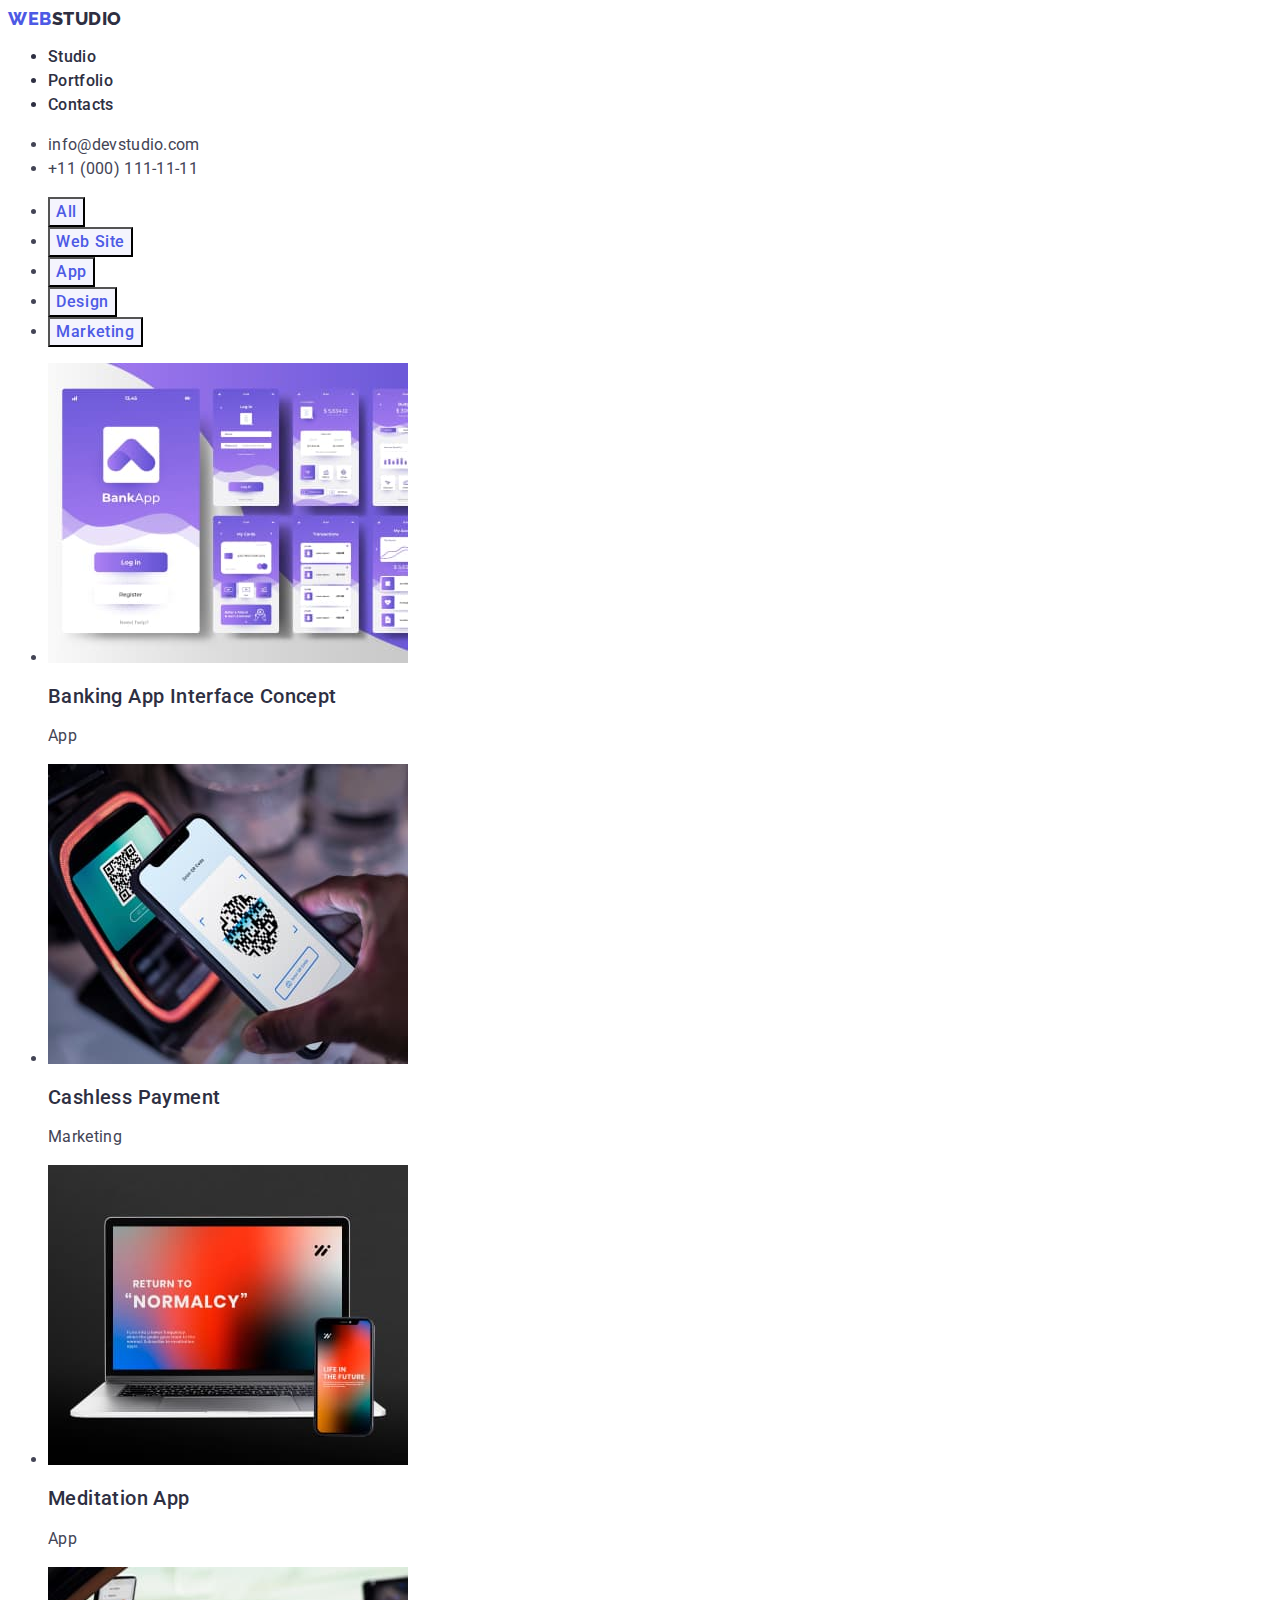
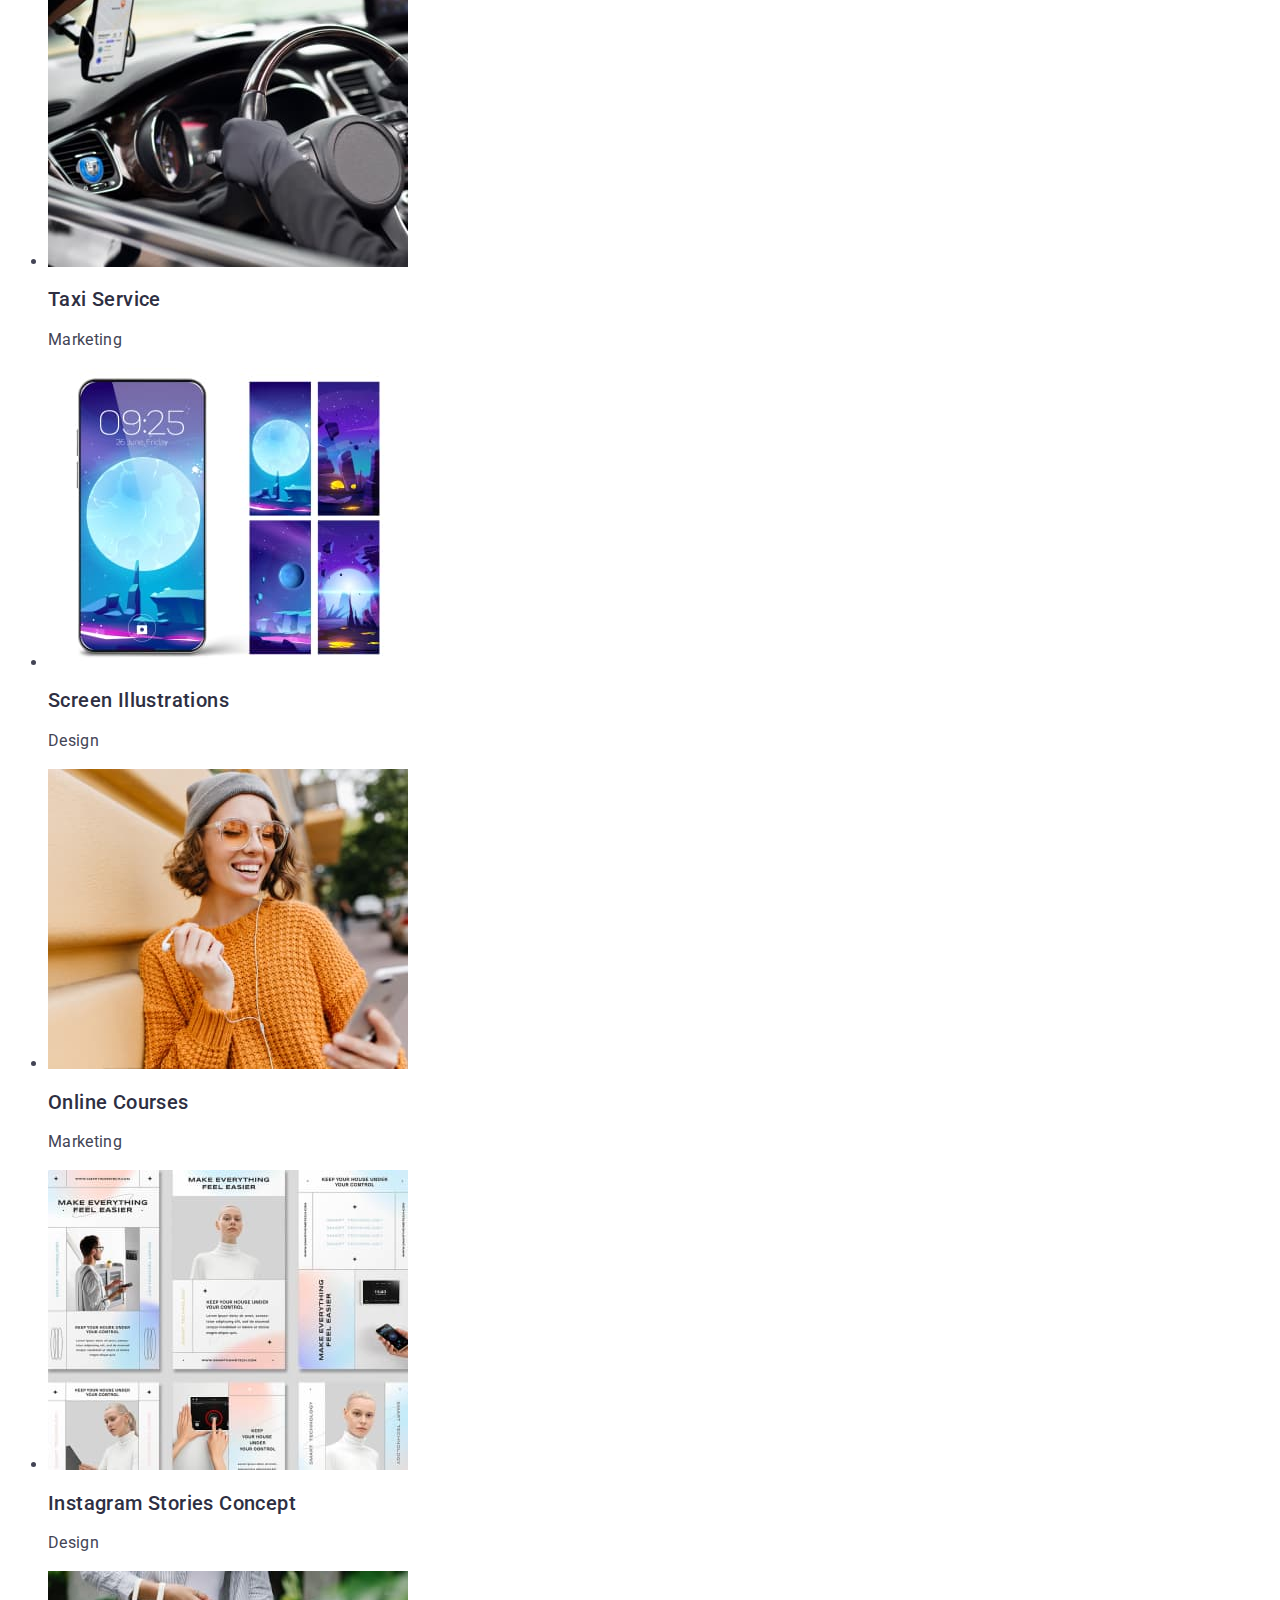
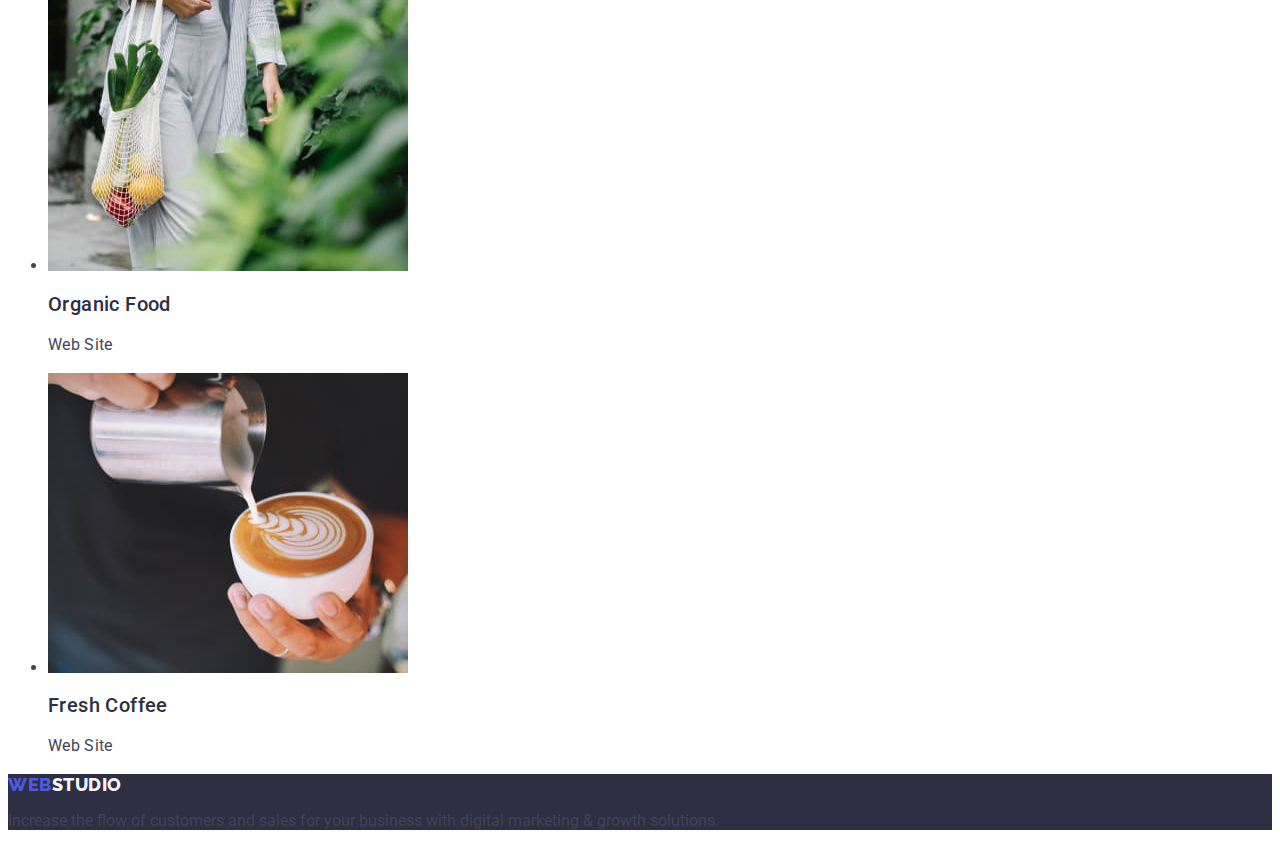
==== portfolio.html @ 27b71f25 "Initial commit" ====
<!DOCTYPE html>
<html lang="en">
  <head>
    <meta charset="UTF-8" />
    <meta http-equiv="X-UA-Compatible" content="IE=edge" />
    <meta name="viewport" content="width=device-width, initial-scale=1.0" />
    <title>WebStudio</title>

    <!--Fav icons-->

    <link
      rel="icon"
      type="image/png"
      sizes="32x32"
      href="./images/favicon/favicon.png"
    />
    <meta name="msapplication-TileColor" content="#da532c" />
    <meta name="theme-color" content="#ffffff" />

    <!-- Fonts -->

    <link rel="preconnect" href="https://fonts.googleapis.com" />
    <link rel="preconnect" href="https://fonts.gstatic.com" crossorigin />
    <link
      href="https://fonts.googleapis.com/css2?family=Montserrat:wght@400;700&family=Raleway:wght@800&family=Roboto:wght@400;500;700&display=swap"
      rel="stylesheet"
    />

    <!-- Customs styles -->

    <link rel="stylesheet" href="./css/style.css" />
  </head>
  <body>
    <!--Top line-->

    <header>
      <nav>
        <a class="header-logo link" href="./index.html">
          Web<span class="header-studio">Studio</span></a
        >
        <ul class="menu-list list">
          <li class="menu-item">
            <a class="menu-link link" href="./index.html">Studio</a>
          </li>
          <li class="menu-item">
            <a class="menu-link link" href="./portfolio.html">Portfolio</a>
          </li>
          <li class="menu-item">
            <a class="menu-link link" href="">Contacts</a>
          </li>
        </ul>
      </nav>

      <!--Contacts-->

      <address class="address" id="Contacts">
        <ul class="list">
          <li>
            <a class="address-link link" href="mailto:info@devstudio.com">
              info@devstudio.com</a
            >
          </li>
          <li>
            <a class="address-link link" href="tel:+110001111111">
              +11 (000) 111-11-11</a
            >
          </li>
        </ul>
      </address>
    </header>
    <main>
      <!-- Filters -->

      <section>
        <h1 hidden>Portfolio</h1>
        <ul class="list">
          <li>
            <button class="btm" type="button">All</button>
          </li>
          <li>
            <button class="btm" type="button">Web Site</button>
          </li>
          <li>
            <button class="btm" type="button">App</button>
          </li>
          <li>
            <button class="btm" type="button">Design</button>
          </li>
          <li>
            <button class="btm" type="button">Marketing</button>
          </li>
        </ul>

        <!-- Finger -->

        <!-- Finger2 -->

        <!-- Row 1 -->

        <ul class="list">
          <li>
            <a class="link" href="">
              <img
                src="./images/portfolio/row1/img-1.jpg"
                alt="photo Banking App Interface Concept"
                width="360"
                height="300"
              />
              <h2 class="portfolio-title">Banking App Interface Concept</h2>
              <p class="portfolio-uperrtitle">App</p></a
            >
          </li>
          <li>
            <a class="link" href="">
              <img
                src="./images/portfolio/row1/img-2.jpg"
                alt="photo Cashless Payment"
                width="360"
                height="300"
              />
              <h2 class="portfolio-title">Cashless Payment</h2>
              <p class="portfolio-uperrtitle">Marketing</p></a
            >
          </li>
          <li>
            <a class="link" href="">
              <img
                src="./images/portfolio/row1/img-3.jpg"
                alt="photo Meditation App"
                width="360"
                height="300"
              />
              <h2 class="portfolio-title">Meditation App</h2>
              <p class="portfolio-uperrtitle">App</p></a
            >
          </li>

          <!-- Row 2 -->

          <li>
            <a class="link" href="">
              <img
                src="./images/portfolio/row2/img-4.jpg"
                alt="photo Taxi Service"
                width="360"
                height="300"
              />
              <h2 class="portfolio-title">Taxi Service</h2>
              <p class="portfolio-uperrtitle">Marketing</p></a
            >
          </li>
          <li>
            <a class="link" href="">
              <img
                src="./images/portfolio/row2/img-5.jpg"
                alt="photo Screen Illustrations"
                width="360"
                height="300"
              />
              <h2 class="portfolio-title">Screen Illustrations</h2>
              <p class="portfolio-uperrtitle">Design</p></a
            >
          </li>
          <li>
            <a class="link" href="">
              <img
                src="./images/portfolio/row2/img-6.jpg"
                alt="photo Online Courses"
                width="360"
                height="300"
              />
              <h2 class="portfolio-title">Online Courses</h2>
              <p class="portfolio-uperrtitle">Marketing</p></a
            >
          </li>

          <!-- Row 3 -->

          <li>
            <a class="link" href="">
              <img
                src="./images/portfolio/row3/img-7.jpg"
                alt="photo Instagram Stories Concept"
                width="360"
                height="300"
              />
              <h2 class="portfolio-title">Instagram Stories Concept</h2>
              <p class="portfolio-uperrtitle">Design</p></a
            >
          </li>
          <li>
            <a class="link" href="">
              <img
                src="./images/portfolio/row3/img-8.jpg"
                alt="photo Organic Food"
                width="360"
                height="300"
              />
              <h2 class="portfolio-title">Organic Food</h2>
              <p class="portfolio-uperrtitle">Web Site</p></a
            >
          </li>
          <li>
            <a class="link" href="">
              <img
                src="./images/portfolio/row3/img-9.jpg"
                alt="photo Fresh Coffee"
                width="360"
                height="300"
              />
              <h2 class="portfolio-title">Fresh Coffee</h2>
              <p class="portfolio-uperrtitle">Web Site</p></a
            >
          </li>
        </ul>
      </section>
    </main>

    <!--Footer-->

    <footer class="footer">
      <a class="foooter-link link" href="./index.html"
        >Web<span class="footer-span-logo">Studio</span></a
      >
      <p class="footer-undertitle">
        Increase the flow of customers and sales for your business with digital
        marketing & growth solutions.
      </p>
    </footer>
  </body>
</html>
---- css/style.css ----
:root {
  --color-iris: #4d5ae5;
  --color-ocean: #404bbf;
  --color-navy-blue: #2e2f42;
  --color-green: #31d0aa;
  --color-slate: #434455;
  --color-light-slate: #8e8f99;
  --color-cornflower: #e7e9fc;
  --color-cloud: #f4f4fd;
  --color-navy-blue-modal: #2e2f42;
  --color-grey: #2e2f42;
  --color-white: #ffffff;
  --color-dairy: #fcfcfc;
}
.text-style-header-1 {
  font-size: 56px;
  font-family: "Roboto";
  font-weight: 700;
  font-style: normal;
  line-height: 60px;
  letter-spacing: 0.02em;
  text-decoration: none;
  text-transform: none;
}
.text-style-header-2 {
  font-size: 36px;
  font-family: "Roboto";
  font-weight: 700;
  font-style: normal;
  line-height: 40px;
  letter-spacing: 0.02em;
  text-decoration: none;
  text-transform: capitalize;
}
.text-style-header-3 {
  font-size: 20px;
  font-family: "Roboto";
  font-weight: 500;
  font-style: normal;
  line-height: 24px;
  letter-spacing: 0.02em;
  text-decoration: none;
  text-transform: none;
}
.text-style-body {
  font-size: 16px;
  font-family: "Roboto";
  font-weight: 400;
  font-style: normal;
  line-height: 24px;
  letter-spacing: 0.02em;
  text-decoration: none;
  text-transform: none;
}
.text-style-body-medium {
  font-size: 16px;
  font-family: "Roboto";
  font-weight: 500;
  font-style: normal;
  line-height: 24px;
  letter-spacing: 0.02em;
  text-decoration: none;
  text-transform: none;
}
.text-style-button-text {
  font-size: 16px;
  font-family: "Roboto";
  font-weight: 500;
  font-style: normal;
  line-height: 24px;
  letter-spacing: 0.04em;
  text-decoration: none;
  text-transform: none;
}
.text-style-small-text {
  font-size: 12px;
  font-family: "Roboto";
  font-weight: 400;
  font-style: normal;
  line-height: 14px;
  letter-spacing: 0.04em;
  text-decoration: none;
  text-transform: none;
}
.text-style-link-text {
  font-size: 12px;
  font-family: "Roboto";
  font-weight: 400;
  font-style: normal;
  line-height: 16px;
  letter-spacing: 0.04em;
  text-decoration: underline;
  text-transform: none;
}
.link {
  text-decoration: none;
}

body {
  font-family: "Roboto", sans-serif;
  color: #434455;
  background-color: #ffffff;
}

/* Header section */

.header {
}
.header-logo {
  font-family: "Raleway", sans-serif;
  font-weight: 800;
  font-size: 18px;
  line-height: 1.17;
  letter-spacing: 0.03em;
  text-transform: uppercase;
  color: var(--color-iris);
}
.header-link {
  font-weight: 500;
  font-size: 16px;
  line-height: 1.5;
  letter-spacing: 0.02em;
  color: var(--color-navy-blue);
}
.header-link:hover {
  color: #404bbf;
}
.header-link:focus {
  color: #404bbf;
}

.link {
  text-decoration: none;
}
.header-studio {
  color: #2e2f42;
}
.header-list {
}
.header-item {
}
.contact {
  font-style: normal;
}
.contact-list {
}
.contact-item {
  line-height: 1.5;
  letter-spacing: 0.02em;
  color: var(--color-slate);
}
.contact-link {
  color: var(--color-slate);
}
.contact-link:hover {
  color: #404bbf;
}
.contact-link:focus {
  color: #404bbf;
}

/* Hero section */

.hero-section {
  background-color: #2e2f42;
}
.hero-title {
  font-family: "Roboto";
  font-style: normal;
  font-weight: 700;
  font-size: 56px;
  line-height: 1.07;
  text-align: center;
  letter-spacing: 0.02em;
  color: #ffffff;
}
.hero-btm {
  background-color: #4d5ae5;
  font-family: "Roboto", sans-serif;
  font-weight: 500;
  font-size: 16px;
  line-height: 1.5;
  letter-spacing: 0.04em;
  color: #ffffff;
  cursor: pointer;
}
.hero-btm:hover {
  background-color: #404bbf;
}
.hero-btm:focus {
  background-color: #404bbf;
}

/* Work section */

.work-section {
}
.work-list {
}
.work-item {
}
.work-title {
  font-weight: 500;
  font-size: 20px;
  line-height: 1.2;
  letter-spacing: 0.02em;
  color: var(--color-navy-blue);
}
.work-uperrtitle {
  line-height: 1.5;
  letter-spacing: 0.02em;
}

/* Studio section */

.studio-section {
}
.studio-title {
  font-size: 36px;
  line-height: 1.11;
  text-align: center;
  letter-spacing: 0.02em;
  text-transform: capitalize;
  color: var(--color-navy-blue);
}
.studio-list {
}
.studio-item {
}

/* Team section */

.team-section {
  background-color: #f4f4fd;
}
.team-title {
  font-size: 36px;
  line-height: 1.11;
  text-align: center;
  letter-spacing: 0.02em;
  text-transform: capitalize;
  color: var(--color-grey);
}
.team-list {
}
.team-item {
  background-color: #ffffff;
}
.team-name {
  font-weight: 500;
  font-size: 20px;
  line-height: 1.2;
  letter-spacing: 0.02em;
  color: var(--color-navy-blue);
}
.team-uperrtitle {
  line-height: 1.5;
  letter-spacing: 0.02em;
}

/* Footer section */

.footer {
  background-color: var(--color-navy-blue);
}
.footer-link {
  font-family: "Raleway", sans-serif;
  font-weight: 800;
  font-size: 18px;
  line-height: 1.17;
  letter-spacing: 0.03em;
  text-transform: uppercase;
  color: #4d5ae5;
}
.footer-span-logo {
  color: #f4f4fd;
}
.footer-undertitle {
}

/* PORTFOLIO */

.header-logo {
}
.link {
}
.header-studio {
}
.menu-link {
  line-height: 1.5;
  letter-spacing: 0.02em;
  color: var(--color-navy-blue);
}
.menu-link:hover {
  color: #404bbf;
}
.menu-link:focus {
  color: #404bbf;
}
.menu-list {
}
.list {
}
.menu-item {
  font-weight: 500;
  line-height: 1.5;
  letter-spacing: 0.02em;
  color: var(--color-navy-blue);
}
.address {
  font-style: normal;
}
.address-link {
  line-height: 1.5;
  letter-spacing: 0.02em;
  color: var(--color-slate);
}
.address-link:hover {
  color: #404bbf;
}
.btm {
  font-family: "Roboto", sans-serif;
  font-weight: 500;
  font-size: 16px;
  line-height: 1.5;
  letter-spacing: 0.04em;
  color: var(--color-iris);
  background-color: var(--color-cloud);
  cursor: pointer;
}
.btm:hover {
  color: #ffffff;
  background-color: #404bbf;
}
.btm:focus {
  color: #ffffff;
  background-color: #404bbf;
}
.portfolio-title {
  font-weight: 500;
  font-size: 20px;
  line-height: 1.2;
  letter-spacing: 0.02em;
  color: var(--color-navy-blue);
}
.portfolio-uperrtitle {
  letter-spacing: 0.02em;
  line-height: 1.5;
  color: var(--color-slate);
}
.footer {
}
.foooter-link {
  font-family: "Raleway", sans-serif;
  font-weight: 800;
  font-size: 18px;
  line-height: 1.17;
  letter-spacing: 0.03em;
  text-transform: uppercase;
  color: #4d5ae5;
}
.footer-span-logo {
}
.footer-undertitle {
}
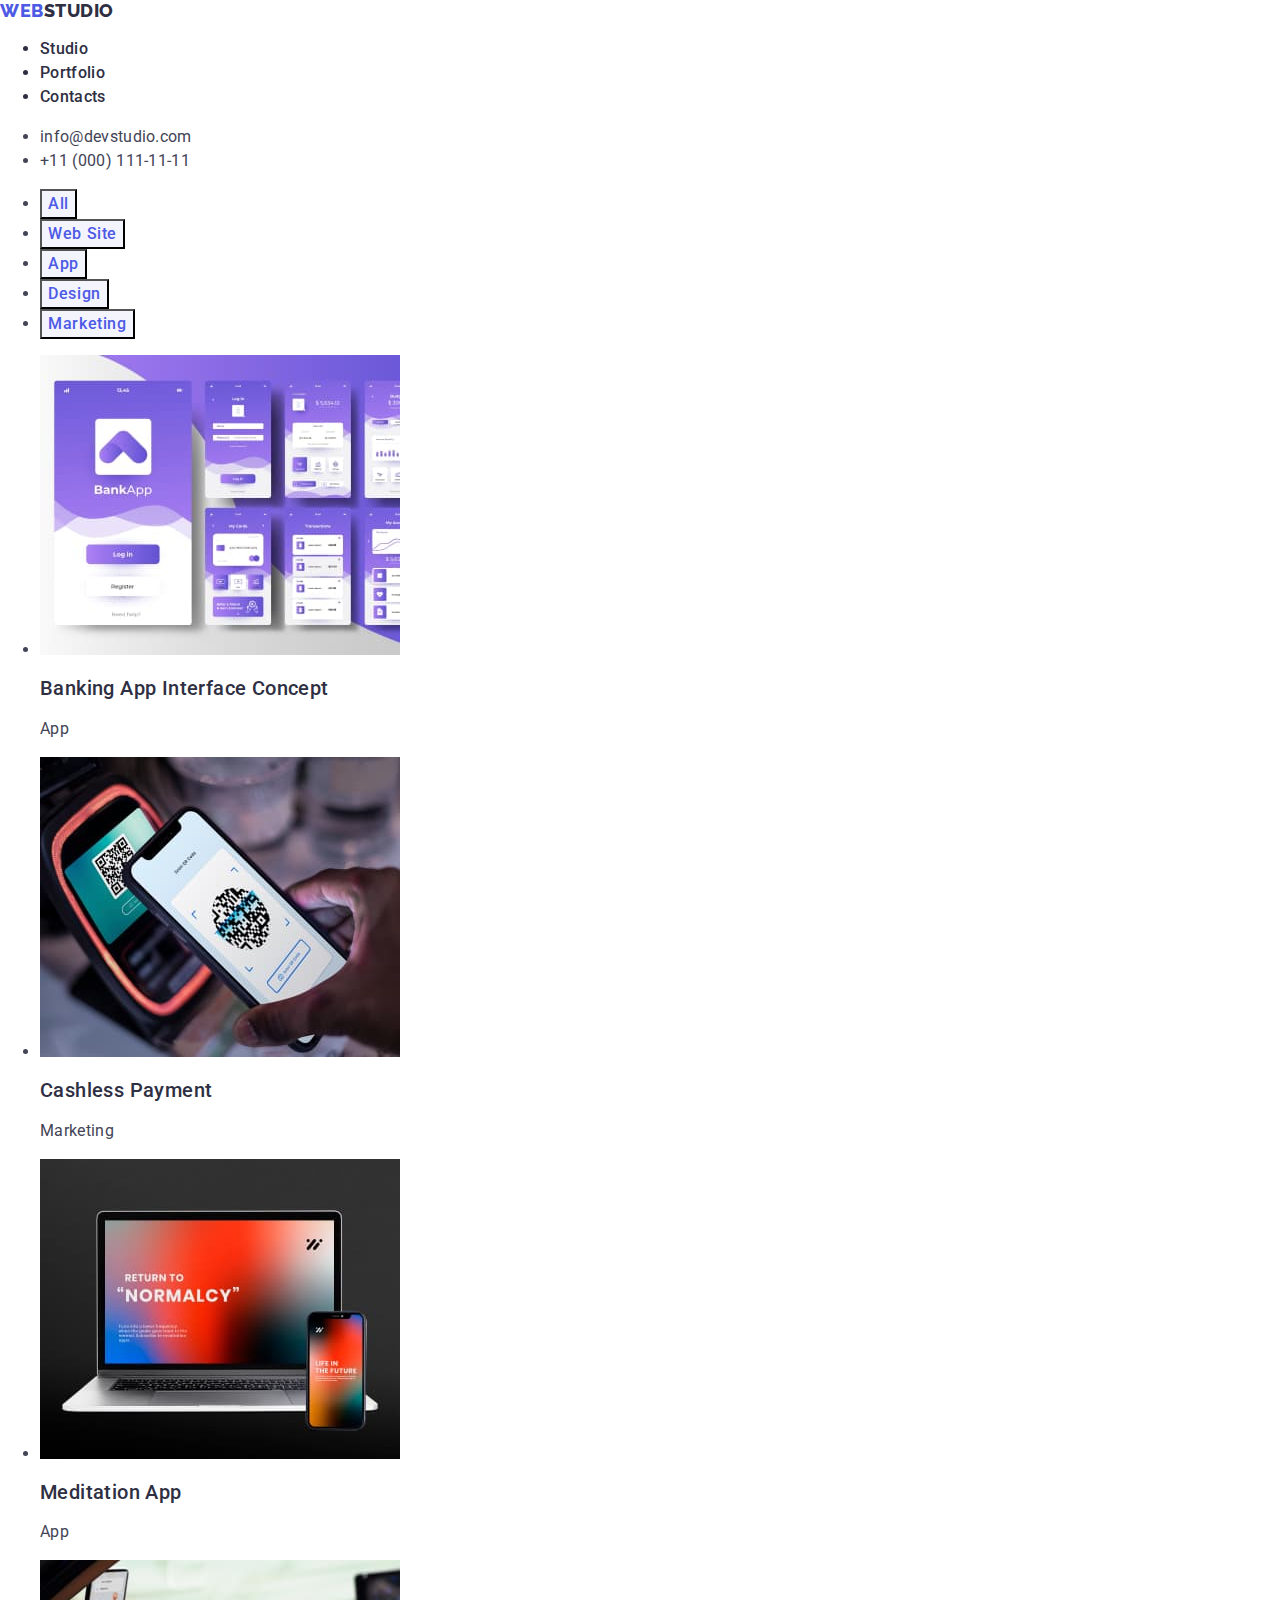
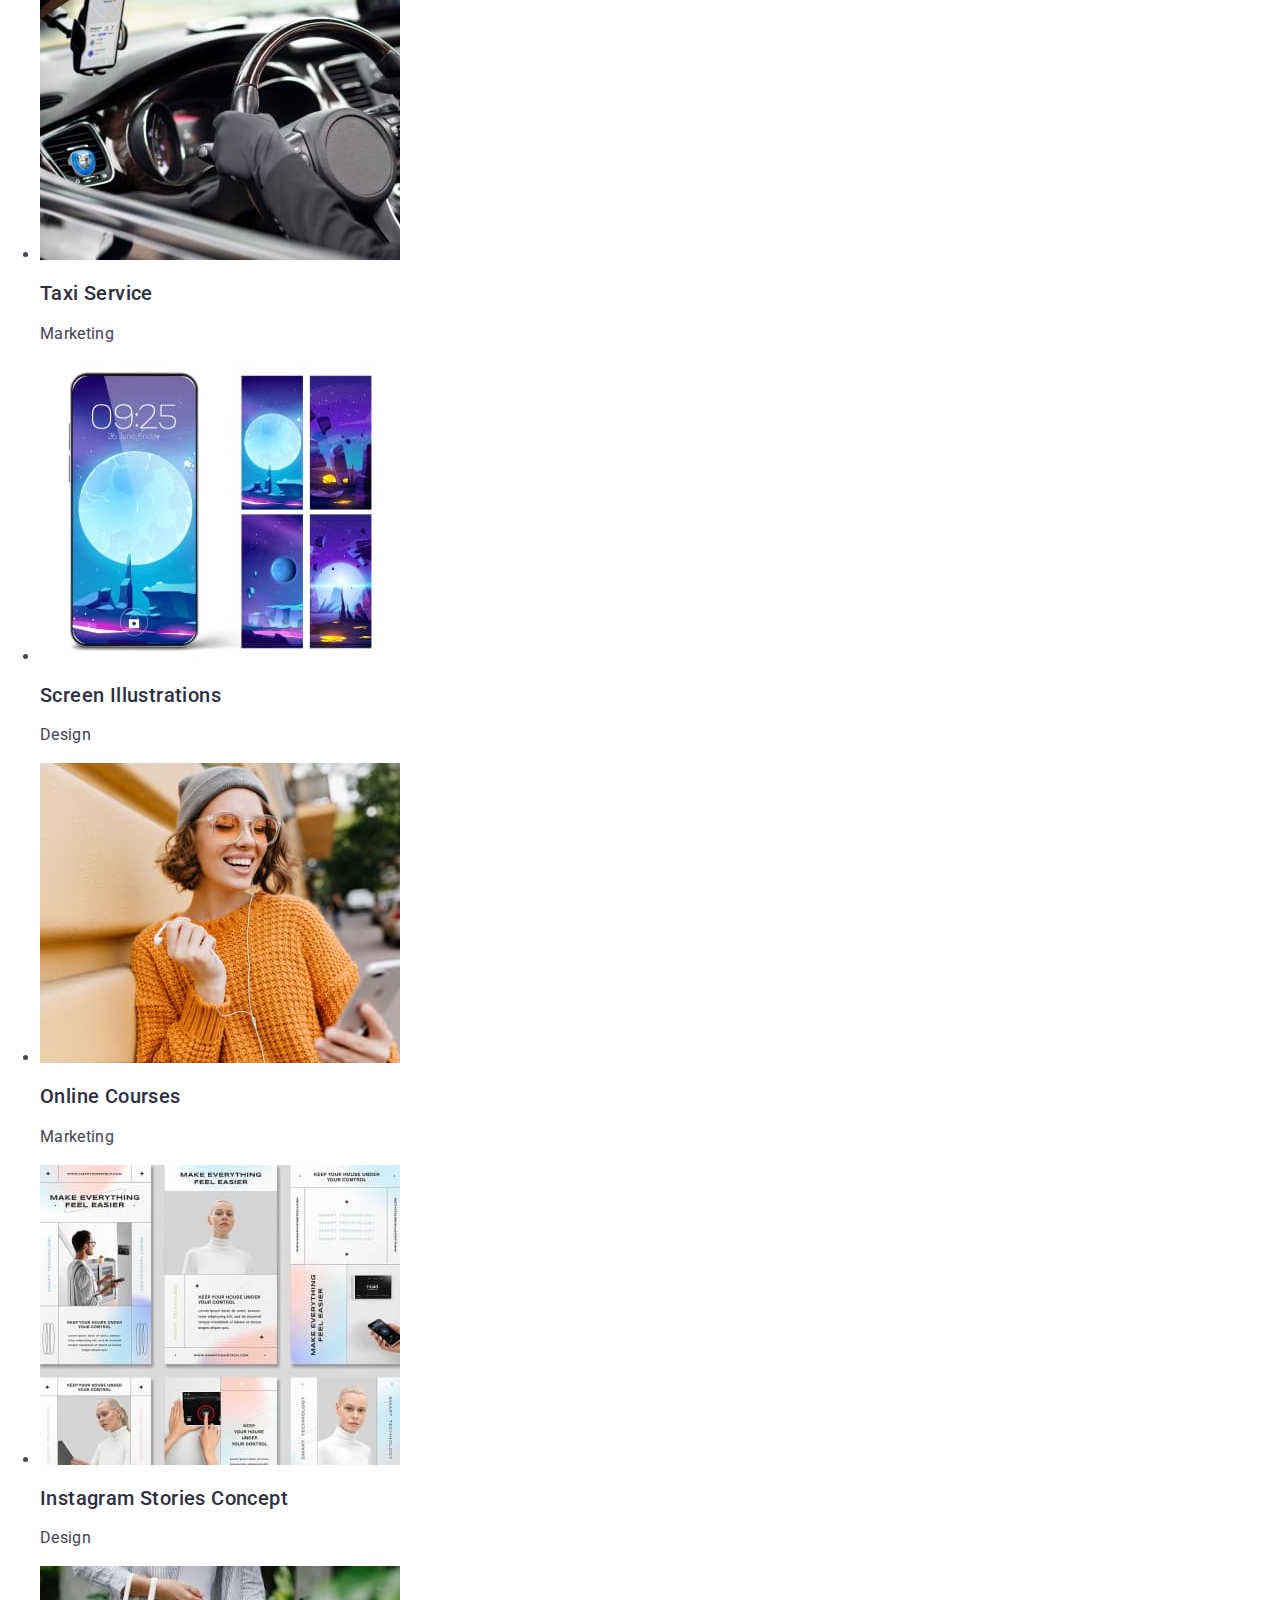
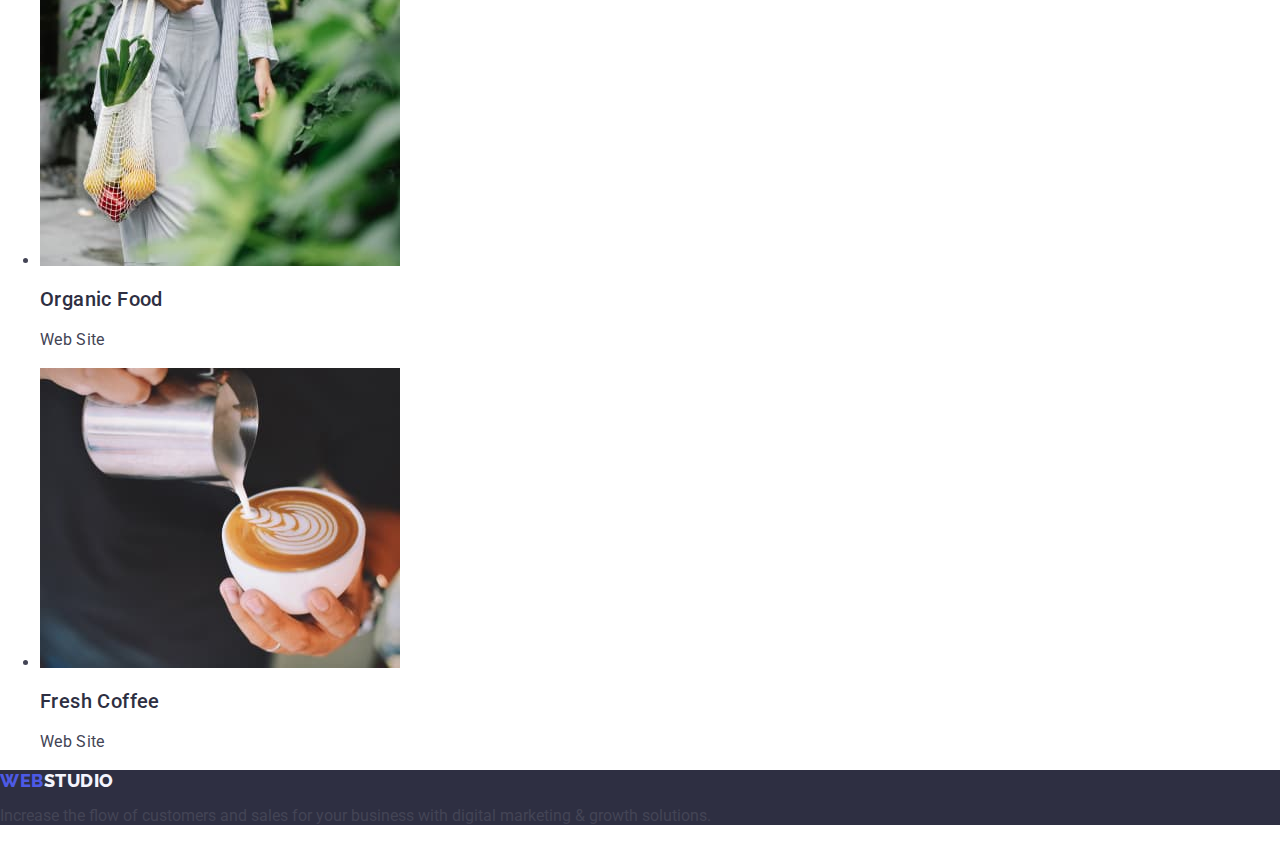
==== commit 13338bcd: "Update portfolio.html" ====
--- a/portfolio.html
+++ b/portfolio.html
@@ -24,6 +24,10 @@
     <link
       href="https://fonts.googleapis.com/css2?family=Montserrat:wght@400;700&family=Raleway:wght@800&family=Roboto:wght@400;500;700&display=swap"
       rel="stylesheet"
+    />
+    <link
+      rel="stylesheet"
+      href="https://cdnjs.cloudflare.com/ajax/libs/modern-normalize/1.1.0/modern-normalize.min.css"
     />
 
     <!-- Customs styles -->
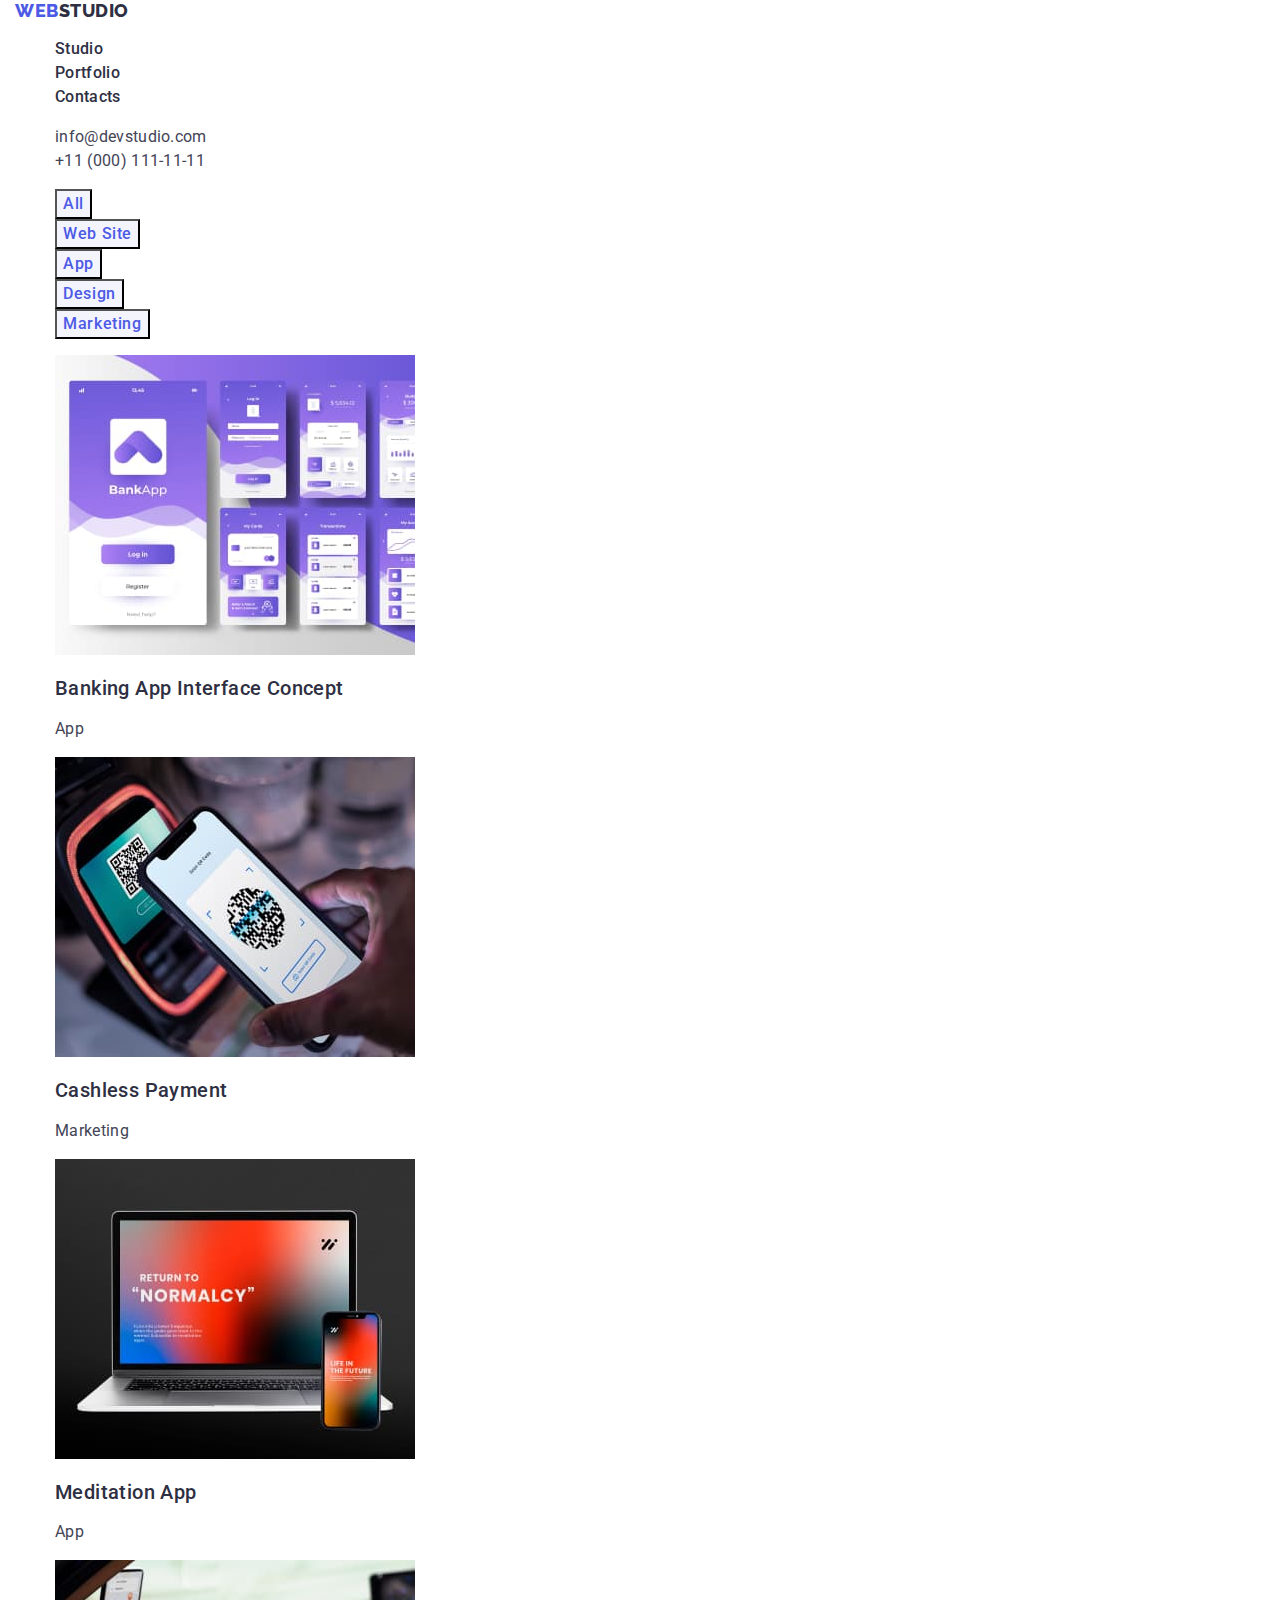
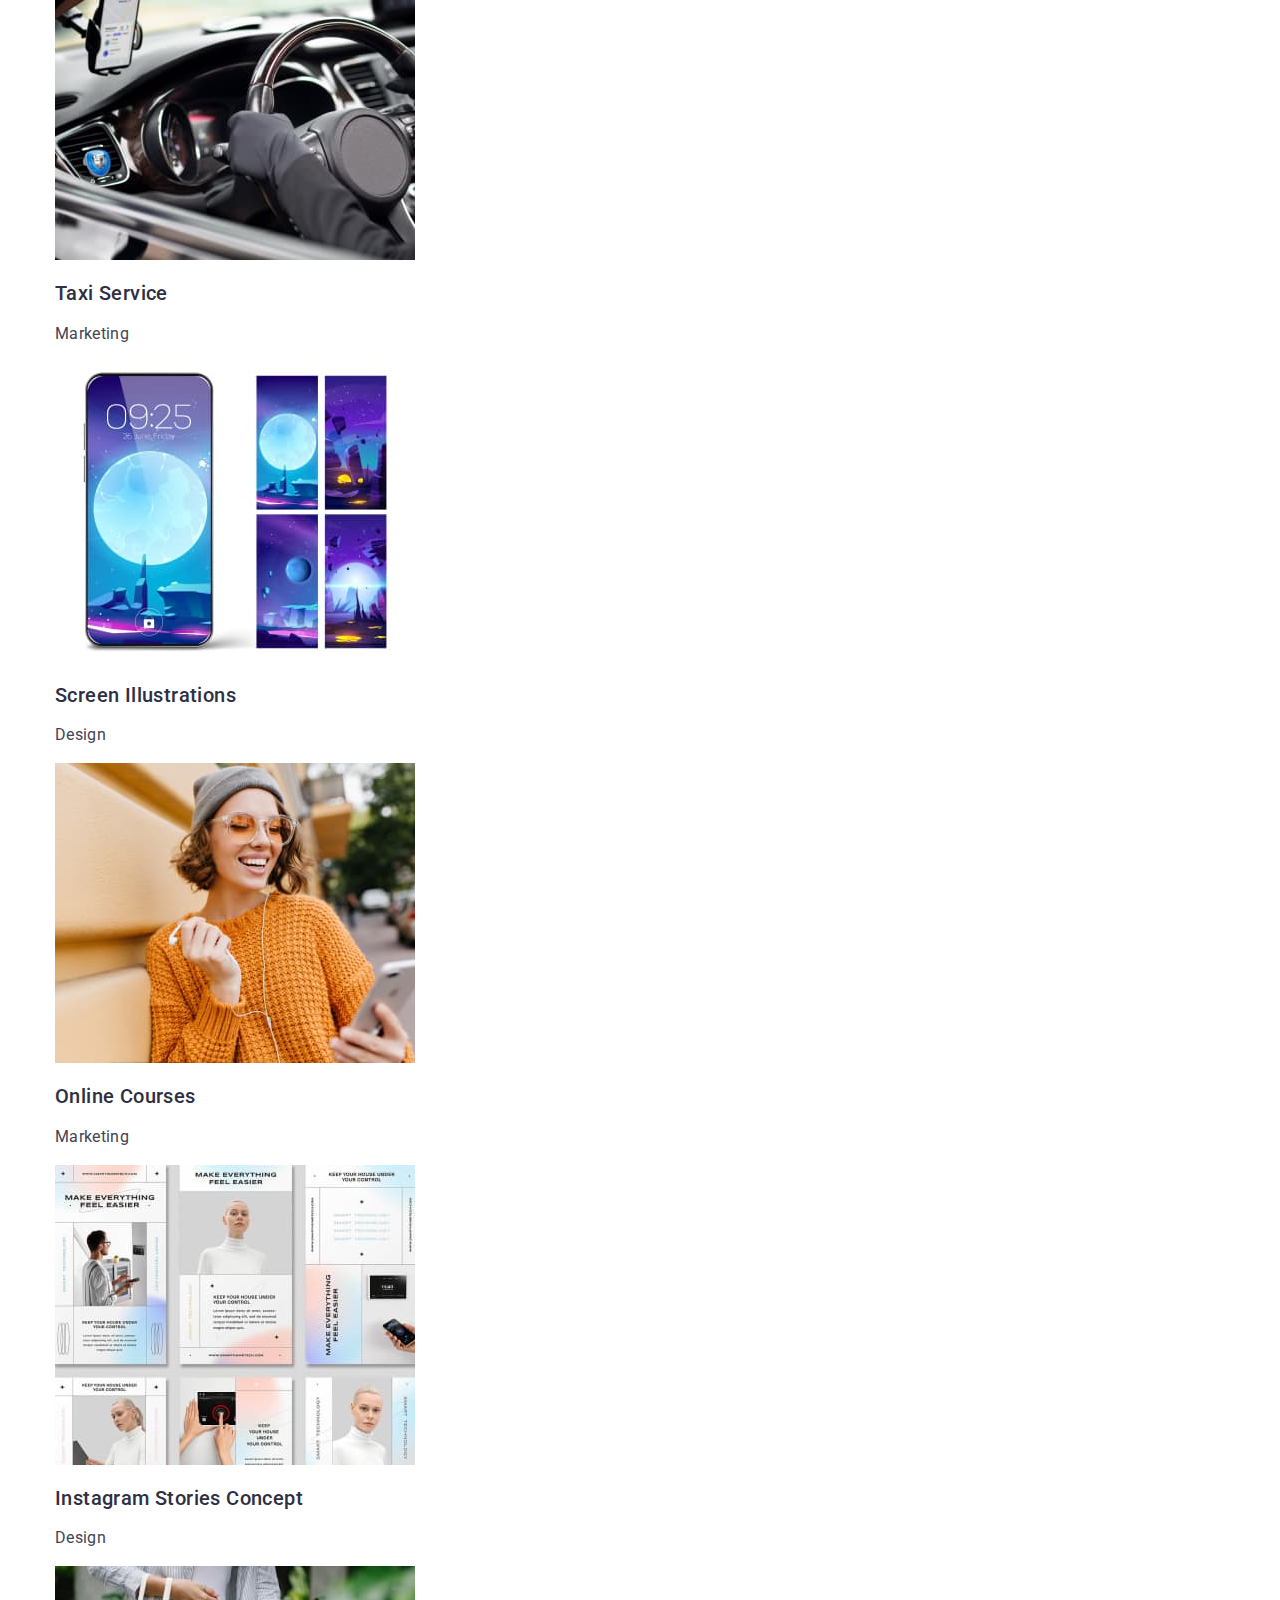
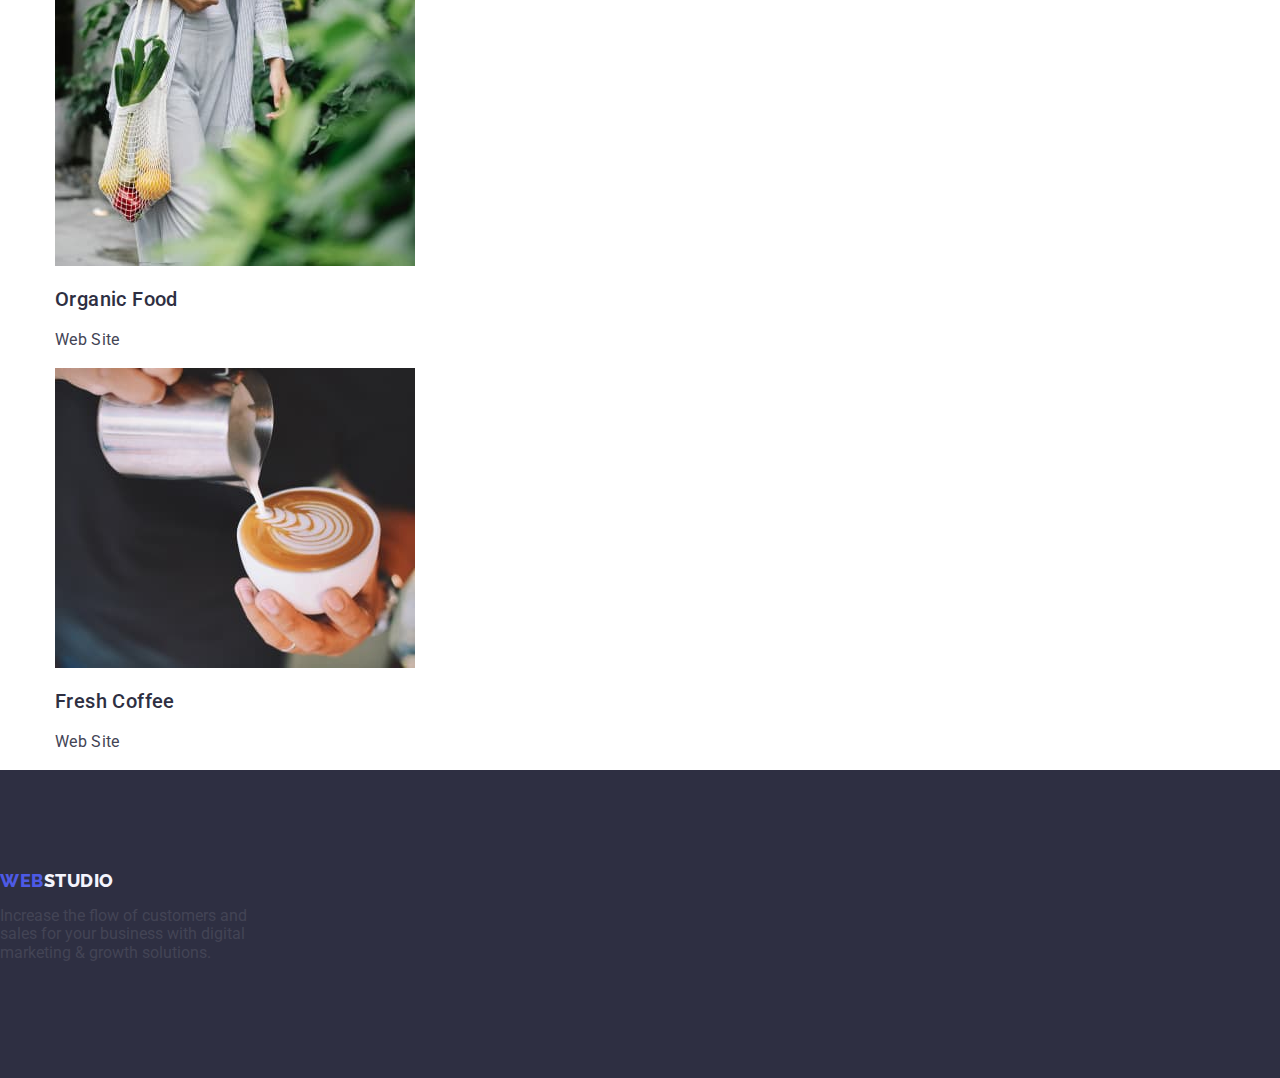
==== commit f68d401f: "Update portfolio.html" ====
--- a/portfolio.html
+++ b/portfolio.html
@@ -37,186 +37,190 @@
   <body>
     <!--Top line-->
 
-    <header>
-      <nav>
-        <a class="header-logo link" href="./index.html">
-          Web<span class="header-studio">Studio</span></a
-        >
-        <ul class="menu-list list">
-          <li class="menu-item">
-            <a class="menu-link link" href="./index.html">Studio</a>
-          </li>
-          <li class="menu-item">
-            <a class="menu-link link" href="./portfolio.html">Portfolio</a>
-          </li>
-          <li class="menu-item">
-            <a class="menu-link link" href="">Contacts</a>
-          </li>
-        </ul>
-      </nav>
-
-      <!--Contacts-->
-
-      <address class="address" id="Contacts">
-        <ul class="list">
-          <li>
-            <a class="address-link link" href="mailto:info@devstudio.com">
-              info@devstudio.com</a
-            >
-          </li>
-          <li>
-            <a class="address-link link" href="tel:+110001111111">
-              +11 (000) 111-11-11</a
-            >
-          </li>
-        </ul>
-      </address>
+    <header class="header-portfolio">
+      <div class="container-portfolio container">
+        <nav class="nav-portfolio">
+          <a class="header-logo link" href="./index.html">
+            Web<span class="header-studio">Studio</span></a
+          >
+          <ul class="menu-list list">
+            <li class="menu-item">
+              <a class="menu-link link" href="./index.html">Studio</a>
+            </li>
+            <li class="menu-item">
+              <a class="menu-link link" href="./portfolio.html">Portfolio</a>
+            </li>
+            <li class="menu-item">
+              <a class="menu-link link" href="">Contacts</a>
+            </li>
+          </ul>
+        </nav>
+
+        <!--Contacts-->
+
+        <address class="address" id="Contacts">
+          <ul class="address-list list">
+            <li>
+              <a class="address-link link" href="mailto:info@devstudio.com">
+                info@devstudio.com</a
+              >
+            </li>
+            <li>
+              <a class="address-link link" href="tel:+110001111111">
+                +11 (000) 111-11-11</a
+              >
+            </li>
+          </ul>
+        </address>
+      </div>
     </header>
     <main>
       <!-- Filters -->
 
-      <section>
-        <h1 hidden>Portfolio</h1>
-        <ul class="list">
-          <li>
-            <button class="btm" type="button">All</button>
-          </li>
-          <li>
-            <button class="btm" type="button">Web Site</button>
-          </li>
-          <li>
-            <button class="btm" type="button">App</button>
-          </li>
-          <li>
-            <button class="btm" type="button">Design</button>
-          </li>
-          <li>
-            <button class="btm" type="button">Marketing</button>
-          </li>
-        </ul>
-
-        <!-- Finger -->
-
-        <!-- Finger2 -->
-
-        <!-- Row 1 -->
-
-        <ul class="list">
-          <li>
-            <a class="link" href="">
-              <img
-                src="./images/portfolio/row1/img-1.jpg"
-                alt="photo Banking App Interface Concept"
-                width="360"
-                height="300"
-              />
-              <h2 class="portfolio-title">Banking App Interface Concept</h2>
-              <p class="portfolio-uperrtitle">App</p></a
-            >
-          </li>
-          <li>
-            <a class="link" href="">
-              <img
-                src="./images/portfolio/row1/img-2.jpg"
-                alt="photo Cashless Payment"
-                width="360"
-                height="300"
-              />
-              <h2 class="portfolio-title">Cashless Payment</h2>
-              <p class="portfolio-uperrtitle">Marketing</p></a
-            >
-          </li>
-          <li>
-            <a class="link" href="">
-              <img
-                src="./images/portfolio/row1/img-3.jpg"
-                alt="photo Meditation App"
-                width="360"
-                height="300"
-              />
-              <h2 class="portfolio-title">Meditation App</h2>
-              <p class="portfolio-uperrtitle">App</p></a
-            >
-          </li>
-
-          <!-- Row 2 -->
-
-          <li>
-            <a class="link" href="">
-              <img
-                src="./images/portfolio/row2/img-4.jpg"
-                alt="photo Taxi Service"
-                width="360"
-                height="300"
-              />
-              <h2 class="portfolio-title">Taxi Service</h2>
-              <p class="portfolio-uperrtitle">Marketing</p></a
-            >
-          </li>
-          <li>
-            <a class="link" href="">
-              <img
-                src="./images/portfolio/row2/img-5.jpg"
-                alt="photo Screen Illustrations"
-                width="360"
-                height="300"
-              />
-              <h2 class="portfolio-title">Screen Illustrations</h2>
-              <p class="portfolio-uperrtitle">Design</p></a
-            >
-          </li>
-          <li>
-            <a class="link" href="">
-              <img
-                src="./images/portfolio/row2/img-6.jpg"
-                alt="photo Online Courses"
-                width="360"
-                height="300"
-              />
-              <h2 class="portfolio-title">Online Courses</h2>
-              <p class="portfolio-uperrtitle">Marketing</p></a
-            >
-          </li>
-
-          <!-- Row 3 -->
-
-          <li>
-            <a class="link" href="">
-              <img
-                src="./images/portfolio/row3/img-7.jpg"
-                alt="photo Instagram Stories Concept"
-                width="360"
-                height="300"
-              />
-              <h2 class="portfolio-title">Instagram Stories Concept</h2>
-              <p class="portfolio-uperrtitle">Design</p></a
-            >
-          </li>
-          <li>
-            <a class="link" href="">
-              <img
-                src="./images/portfolio/row3/img-8.jpg"
-                alt="photo Organic Food"
-                width="360"
-                height="300"
-              />
-              <h2 class="portfolio-title">Organic Food</h2>
-              <p class="portfolio-uperrtitle">Web Site</p></a
-            >
-          </li>
-          <li>
-            <a class="link" href="">
-              <img
-                src="./images/portfolio/row3/img-9.jpg"
-                alt="photo Fresh Coffee"
-                width="360"
-                height="300"
-              />
-              <h2 class="portfolio-title">Fresh Coffee</h2>
-              <p class="portfolio-uperrtitle">Web Site</p></a
-            >
-          </li>
-        </ul>
+      <section class="portfolio-section">
+        <div class="container">
+          <h1 hidden>Portfolio</h1>
+          <ul class="portfolio-list list">
+            <li>
+              <button class="btm" type="button">All</button>
+            </li>
+            <li>
+              <button class="btm" type="button">Web Site</button>
+            </li>
+            <li>
+              <button class="btm" type="button">App</button>
+            </li>
+            <li>
+              <button class="btm" type="button">Design</button>
+            </li>
+            <li>
+              <button class="btm" type="button">Marketing</button>
+            </li>
+          </ul>
+
+          <!-- Finger -->
+
+          <!-- Finger2 -->
+
+          <!-- Row 1 -->
+
+          <ul class="list">
+            <li>
+              <a class="link" href="">
+                <img
+                  src="./images/portfolio/row1/img-1.jpg"
+                  alt="photo Banking App Interface Concept"
+                  width="360"
+                  height="300"
+                />
+                <h2 class="portfolio-title">Banking App Interface Concept</h2>
+                <p class="portfolio-uperrtitle">App</p></a
+              >
+            </li>
+            <li>
+              <a class="link" href="">
+                <img
+                  src="./images/portfolio/row1/img-2.jpg"
+                  alt="photo Cashless Payment"
+                  width="360"
+                  height="300"
+                />
+                <h2 class="portfolio-title">Cashless Payment</h2>
+                <p class="portfolio-uperrtitle">Marketing</p></a
+              >
+            </li>
+            <li>
+              <a class="link" href="">
+                <img
+                  src="./images/portfolio/row1/img-3.jpg"
+                  alt="photo Meditation App"
+                  width="360"
+                  height="300"
+                />
+                <h2 class="portfolio-title">Meditation App</h2>
+                <p class="portfolio-uperrtitle">App</p></a
+              >
+            </li>
+
+            <!-- Row 2 -->
+
+            <li>
+              <a class="link" href="">
+                <img
+                  src="./images/portfolio/row2/img-4.jpg"
+                  alt="photo Taxi Service"
+                  width="360"
+                  height="300"
+                />
+                <h2 class="portfolio-title">Taxi Service</h2>
+                <p class="portfolio-uperrtitle">Marketing</p></a
+              >
+            </li>
+            <li>
+              <a class="link" href="">
+                <img
+                  src="./images/portfolio/row2/img-5.jpg"
+                  alt="photo Screen Illustrations"
+                  width="360"
+                  height="300"
+                />
+                <h2 class="portfolio-title">Screen Illustrations</h2>
+                <p class="portfolio-uperrtitle">Design</p></a
+              >
+            </li>
+            <li>
+              <a class="link" href="">
+                <img
+                  src="./images/portfolio/row2/img-6.jpg"
+                  alt="photo Online Courses"
+                  width="360"
+                  height="300"
+                />
+                <h2 class="portfolio-title">Online Courses</h2>
+                <p class="portfolio-uperrtitle">Marketing</p></a
+              >
+            </li>
+
+            <!-- Row 3 -->
+
+            <li>
+              <a class="link" href="">
+                <img
+                  src="./images/portfolio/row3/img-7.jpg"
+                  alt="photo Instagram Stories Concept"
+                  width="360"
+                  height="300"
+                />
+                <h2 class="portfolio-title">Instagram Stories Concept</h2>
+                <p class="portfolio-uperrtitle">Design</p></a
+              >
+            </li>
+            <li>
+              <a class="link" href="">
+                <img
+                  src="./images/portfolio/row3/img-8.jpg"
+                  alt="photo Organic Food"
+                  width="360"
+                  height="300"
+                />
+                <h2 class="portfolio-title">Organic Food</h2>
+                <p class="portfolio-uperrtitle">Web Site</p></a
+              >
+            </li>
+            <li>
+              <a class="link" href="">
+                <img
+                  src="./images/portfolio/row3/img-9.jpg"
+                  alt="photo Fresh Coffee"
+                  width="360"
+                  height="300"
+                />
+                <h2 class="portfolio-title">Fresh Coffee</h2>
+                <p class="portfolio-uperrtitle">Web Site</p></a
+              >
+            </li>
+          </ul>
+        </div>
       </section>
     </main>
 
--- a/css/style.css
+++ b/css/style.css
@@ -92,8 +92,14 @@
   text-decoration: underline;
   text-transform: none;
 }
+html {
+  box-sizing: border-box;
+}
 .link {
   text-decoration: none;
+}
+.list {
+  list-style: none;
 }
 
 body {
@@ -101,12 +107,26 @@
   color: #434455;
   background-color: #ffffff;
 }
+.container {
+  width: 1158px;
+  padding: 0 15px 0 15px;
+}
 
 /* Header section */
 
 .header {
+  border-bottom: 1px solid #e7e9fc;
+}
+.container-hero {
+  display: flex;
+  align-items: center;
+}
+.header-nav {
+  display: flex;
+  align-items: center;
 }
 .header-logo {
+  margin-right: 76px;
   font-family: "Raleway", sans-serif;
   font-weight: 800;
   font-size: 18px;
@@ -116,6 +136,7 @@
   color: var(--color-iris);
 }
 .header-link {
+  padding: 24px 0;
   font-weight: 500;
   font-size: 16px;
   line-height: 1.5;
@@ -136,6 +157,8 @@
   color: #2e2f42;
 }
 .header-list {
+  display: flex;
+  margin-right: 40px;
 }
 .header-item {
 }
@@ -143,6 +166,9 @@
   font-style: normal;
 }
 .contact-list {
+  display: flex;
+  margin-right: 40px;
+  margin-right: 0;
 }
 .contact-item {
   line-height: 1.5;
@@ -162,9 +188,12 @@
 /* Hero section */
 
 .hero-section {
+  padding: 188px 0;
+
   background-color: #2e2f42;
 }
 .hero-title {
+  max-width: 496px;
   font-family: "Roboto";
   font-style: normal;
   font-weight: 700;
@@ -173,9 +202,15 @@
   text-align: center;
   letter-spacing: 0.02em;
   color: #ffffff;
+  margin-bottom: 48px;
 }
 .hero-btm {
-  background-color: #4d5ae5;
+  border: none;
+  display: block;
+  min-width: 169px;
+  height: 56px;
+  border-radius: 4px;
+  background-color: var(--color-iris);
   font-family: "Roboto", sans-serif;
   font-weight: 500;
   font-size: 16px;
@@ -194,12 +229,17 @@
 /* Work section */
 
 .work-section {
+  padding: 120px 0;
 }
 .work-list {
+  display: flex;
+  gap: 24px;
 }
 .work-item {
+  width: calc((100% - 72px) / 4);
 }
 .work-title {
+  margin-bottom: 8px;
   font-weight: 500;
   font-size: 20px;
   line-height: 1.2;
@@ -214,8 +254,10 @@
 /* Studio section */
 
 .studio-section {
+  padding-bottom: 120px;
 }
 .studio-title {
+  margin-bottom: 72px;
   font-size: 36px;
   line-height: 1.11;
   text-align: center;
@@ -224,16 +266,21 @@
   color: var(--color-navy-blue);
 }
 .studio-list {
+  display: flex;
+  gap: 24px;
 }
 .studio-item {
+  width: calc((100% - 48px) / 3);
 }
 
 /* Team section */
 
 .team-section {
+  padding: 120px 0;
   background-color: #f4f4fd;
 }
 .team-title {
+  margin-bottom: 72px;
   font-size: 36px;
   line-height: 1.11;
   text-align: center;
@@ -242,8 +289,11 @@
   color: var(--color-grey);
 }
 .team-list {
+  display: flex;
+  gap: 24px;
 }
 .team-item {
+  width: calc((100% - 72px) / 4);
   background-color: #ffffff;
 }
 .team-name {
@@ -261,9 +311,12 @@
 /* Footer section */
 
 .footer {
+  padding: 100px 0;
   background-color: var(--color-navy-blue);
 }
 .footer-link {
+  display: inline-block;
+  margin-bottom: 16px;
   font-family: "Raleway", sans-serif;
   font-weight: 800;
   font-size: 18px;
@@ -276,6 +329,7 @@
   color: #f4f4fd;
 }
 .footer-undertitle {
+  max-width: 264px;
 }
 
 /* PORTFOLIO */
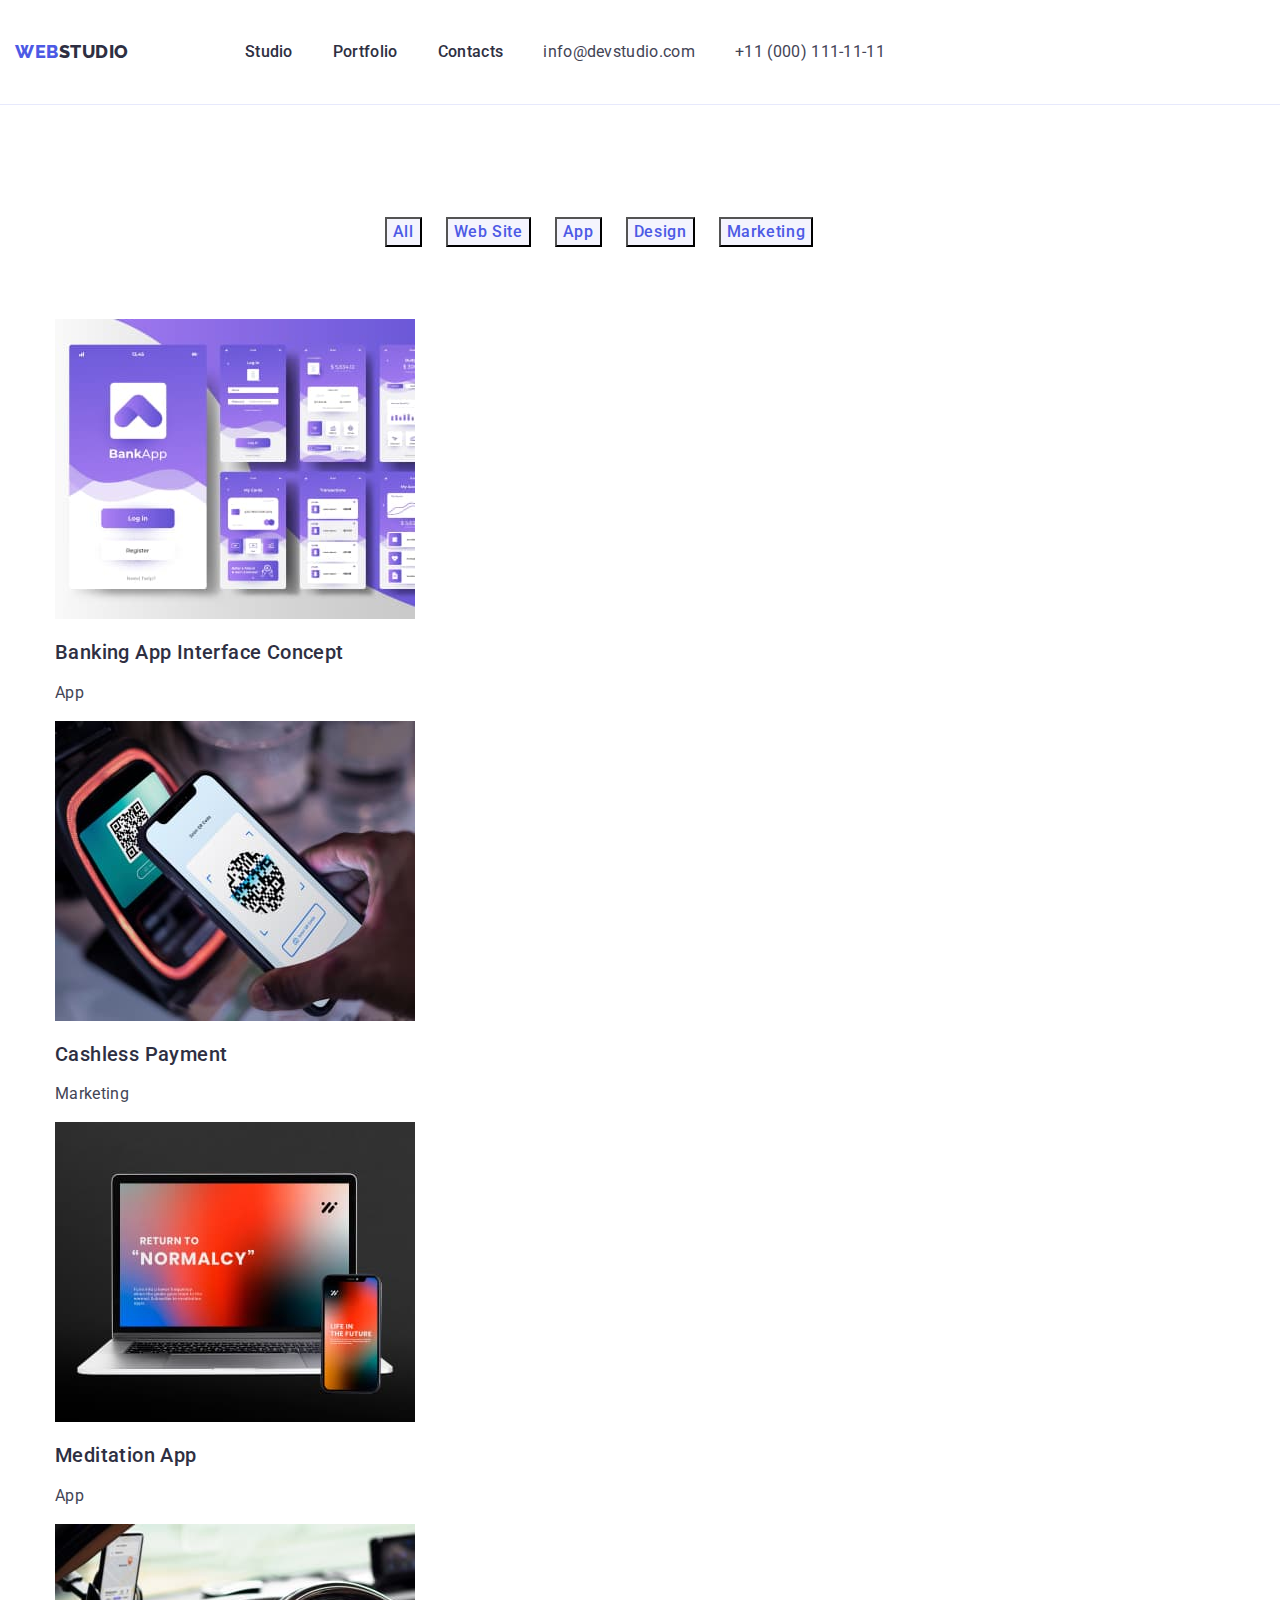
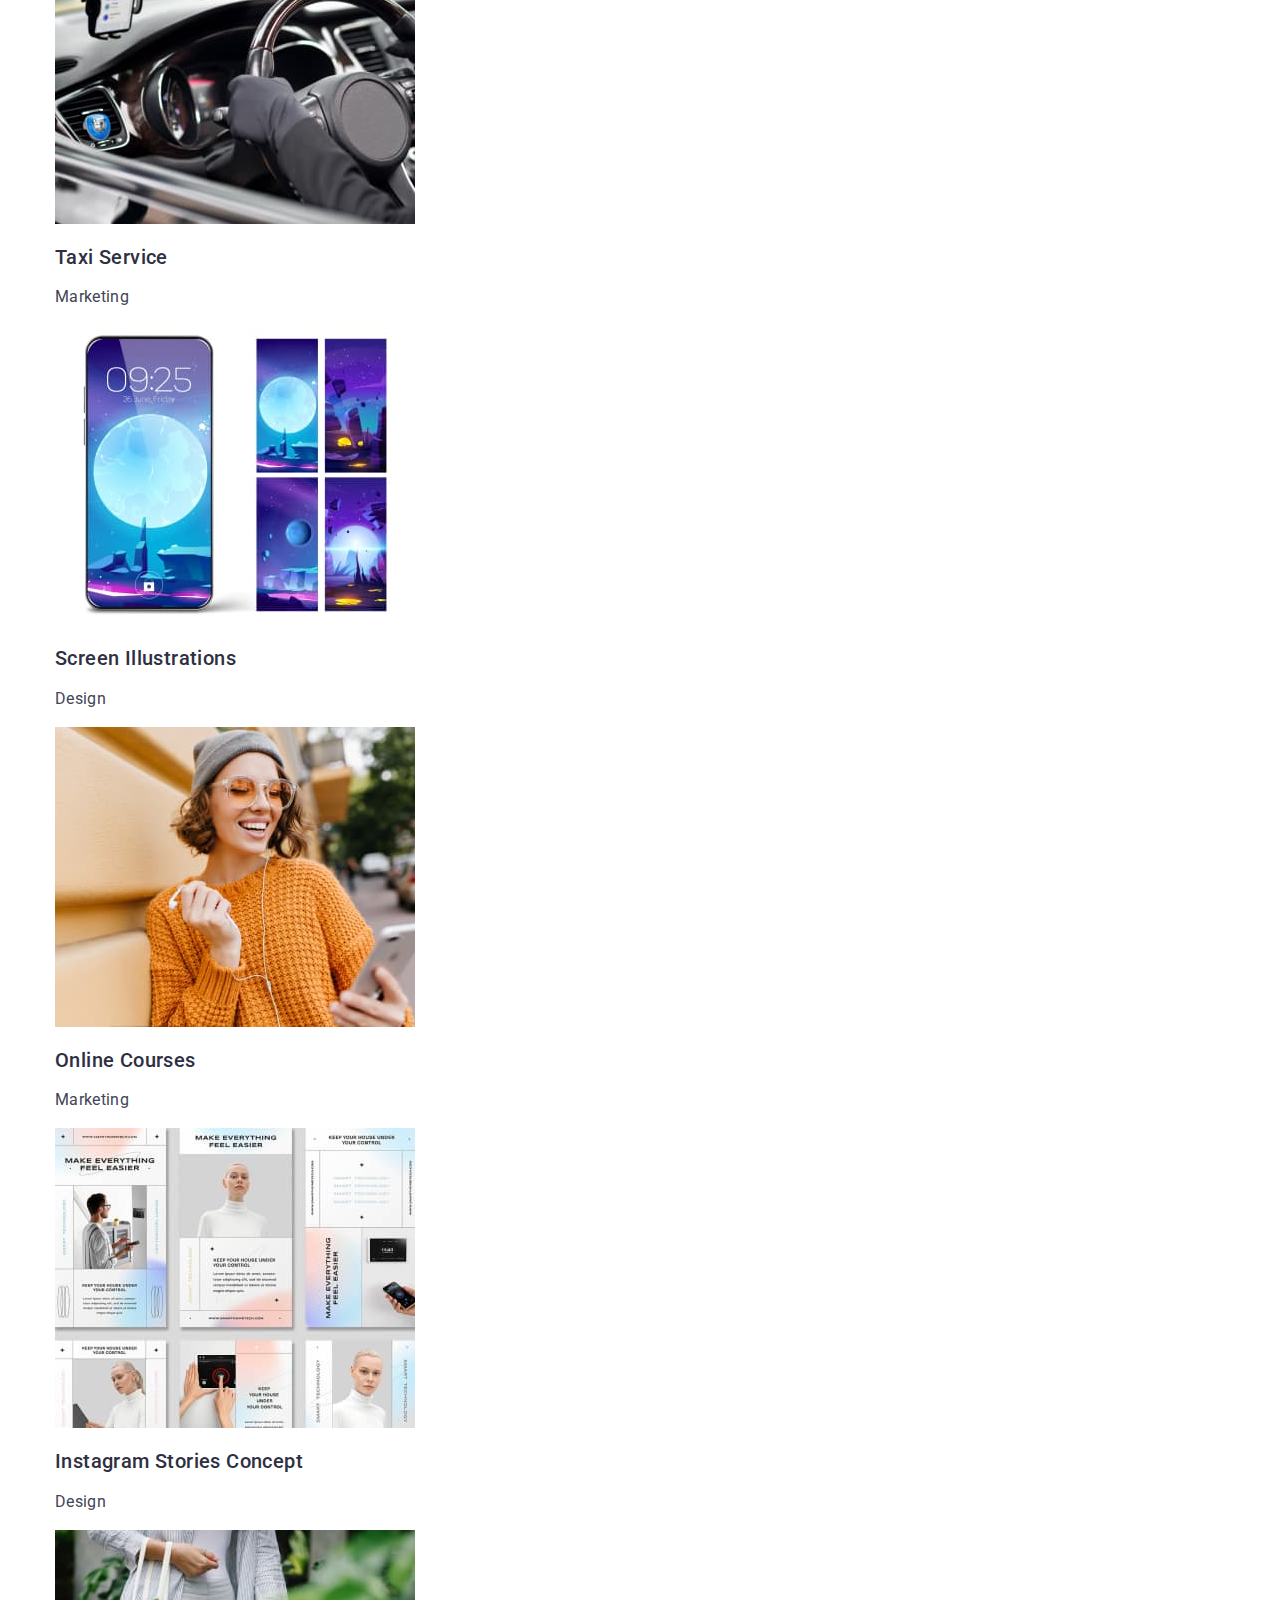
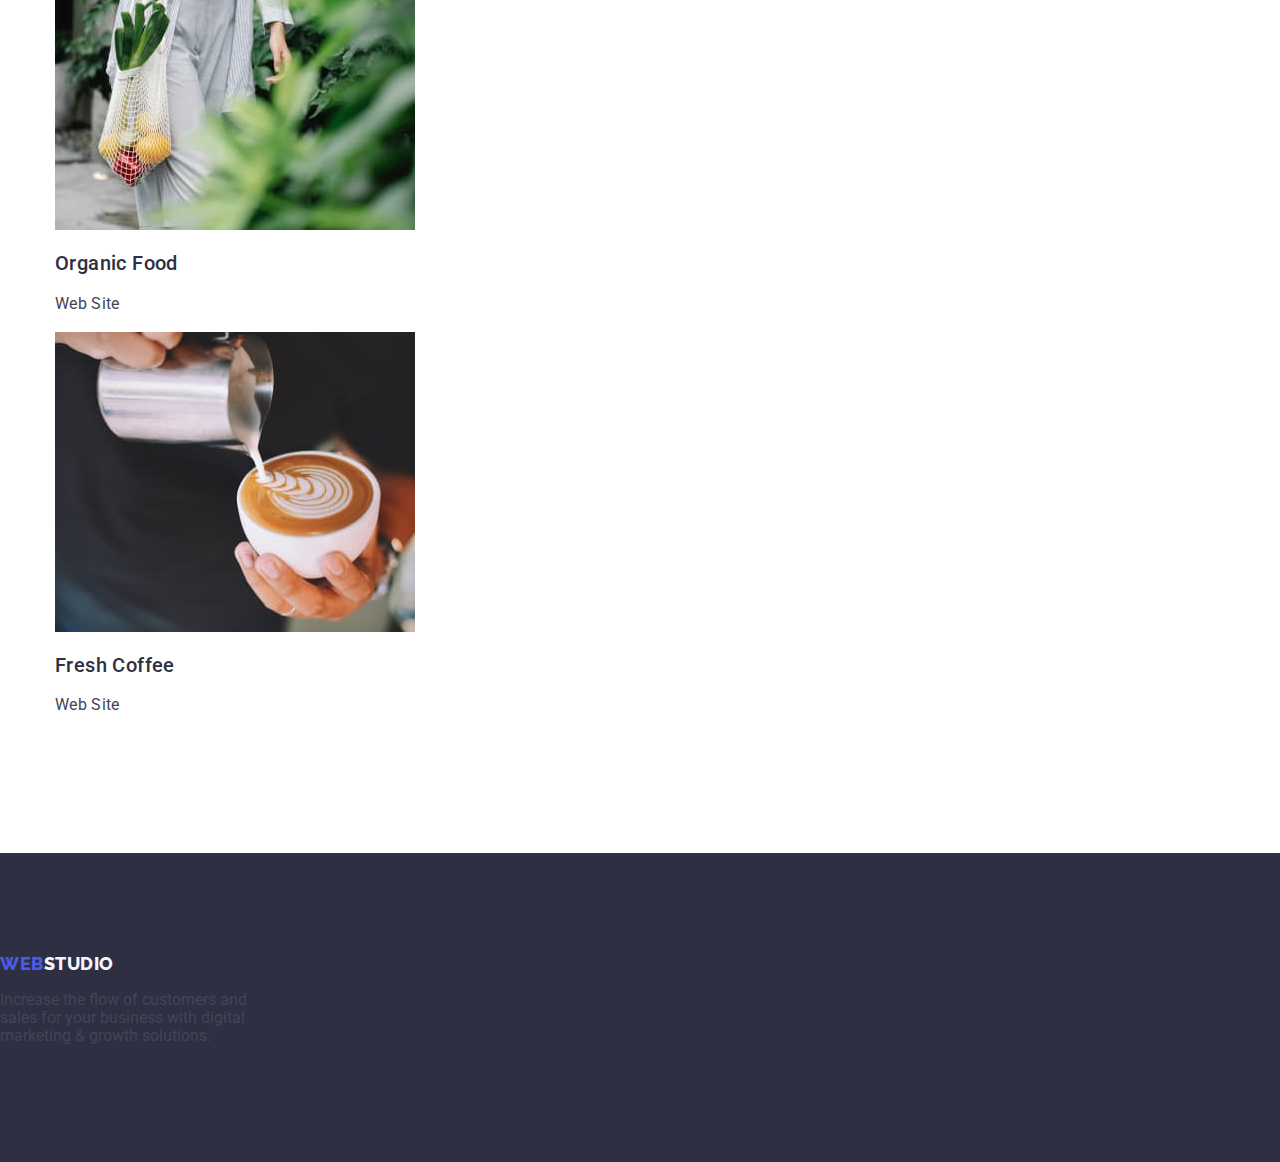
==== commit 68188ac5: "Update portfolio.html" ====
--- a/portfolio.html
+++ b/portfolio.html
@@ -104,8 +104,9 @@
 
           <!-- Row 1 -->
 
-          <ul class="list">
-            <li>
+          <ul class="row-list list">
+            <li class="portfolio-item">
+              <div class="container-item"></div>
               <a class="link" href="">
                 <img
                   src="./images/portfolio/row1/img-1.jpg"
--- a/css/style.css
+++ b/css/style.css
@@ -235,7 +235,7 @@
   display: flex;
   gap: 24px;
 }
-.work-item {
+.item {
   width: calc((100% - 72px) / 4);
 }
 .work-title {
@@ -335,6 +335,18 @@
 /* PORTFOLIO */
 
 .header-logo {
+  margin-right: 76px;
+}
+.header-portfolio {
+  border-bottom: 1px solid #e7e9fc;
+}
+.container-portfolio {
+  display: flex;
+  align-items: center;
+}
+.nav-portfolio {
+  display: flex;
+  align-items: center;
 }
 .link {
 }
@@ -352,10 +364,13 @@
   color: #404bbf;
 }
 .menu-list {
+  display: flex;
+  gap: 40px;
 }
 .list {
 }
 .menu-item {
+  padding: 24px 0;
   font-weight: 500;
   line-height: 1.5;
   letter-spacing: 0.02em;
@@ -363,6 +378,10 @@
 }
 .address {
   font-style: normal;
+}
+.address-list {
+  display: flex;
+  gap: 40px;
 }
 .address-link {
   line-height: 1.5;
@@ -389,6 +408,15 @@
 .btm:focus {
   color: #ffffff;
   background-color: #404bbf;
+}
+.portfolio-section {
+  padding: 96px 0 120px;
+}
+.portfolio-list {
+  display: flex;
+  justify-content: center;
+  gap: 24px;
+  margin-bottom: 72px;
 }
 .portfolio-title {
   font-weight: 500;
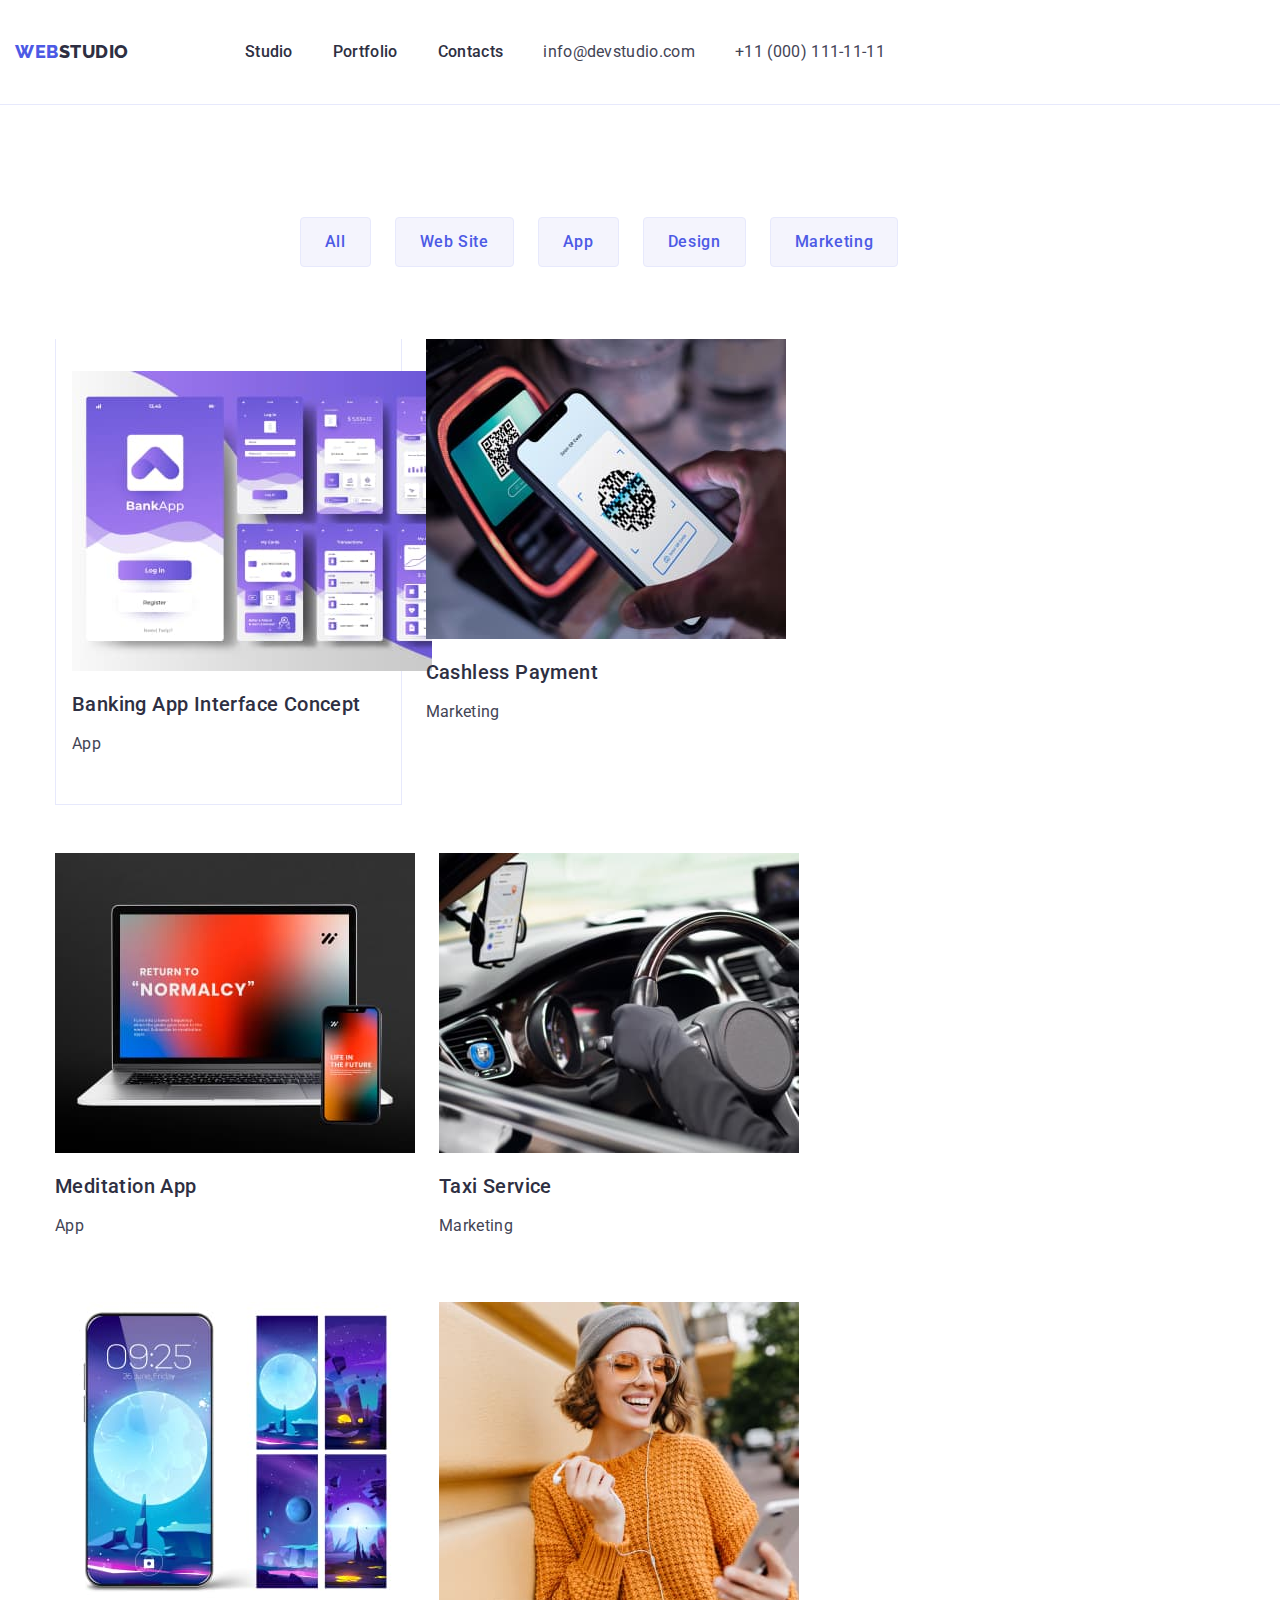
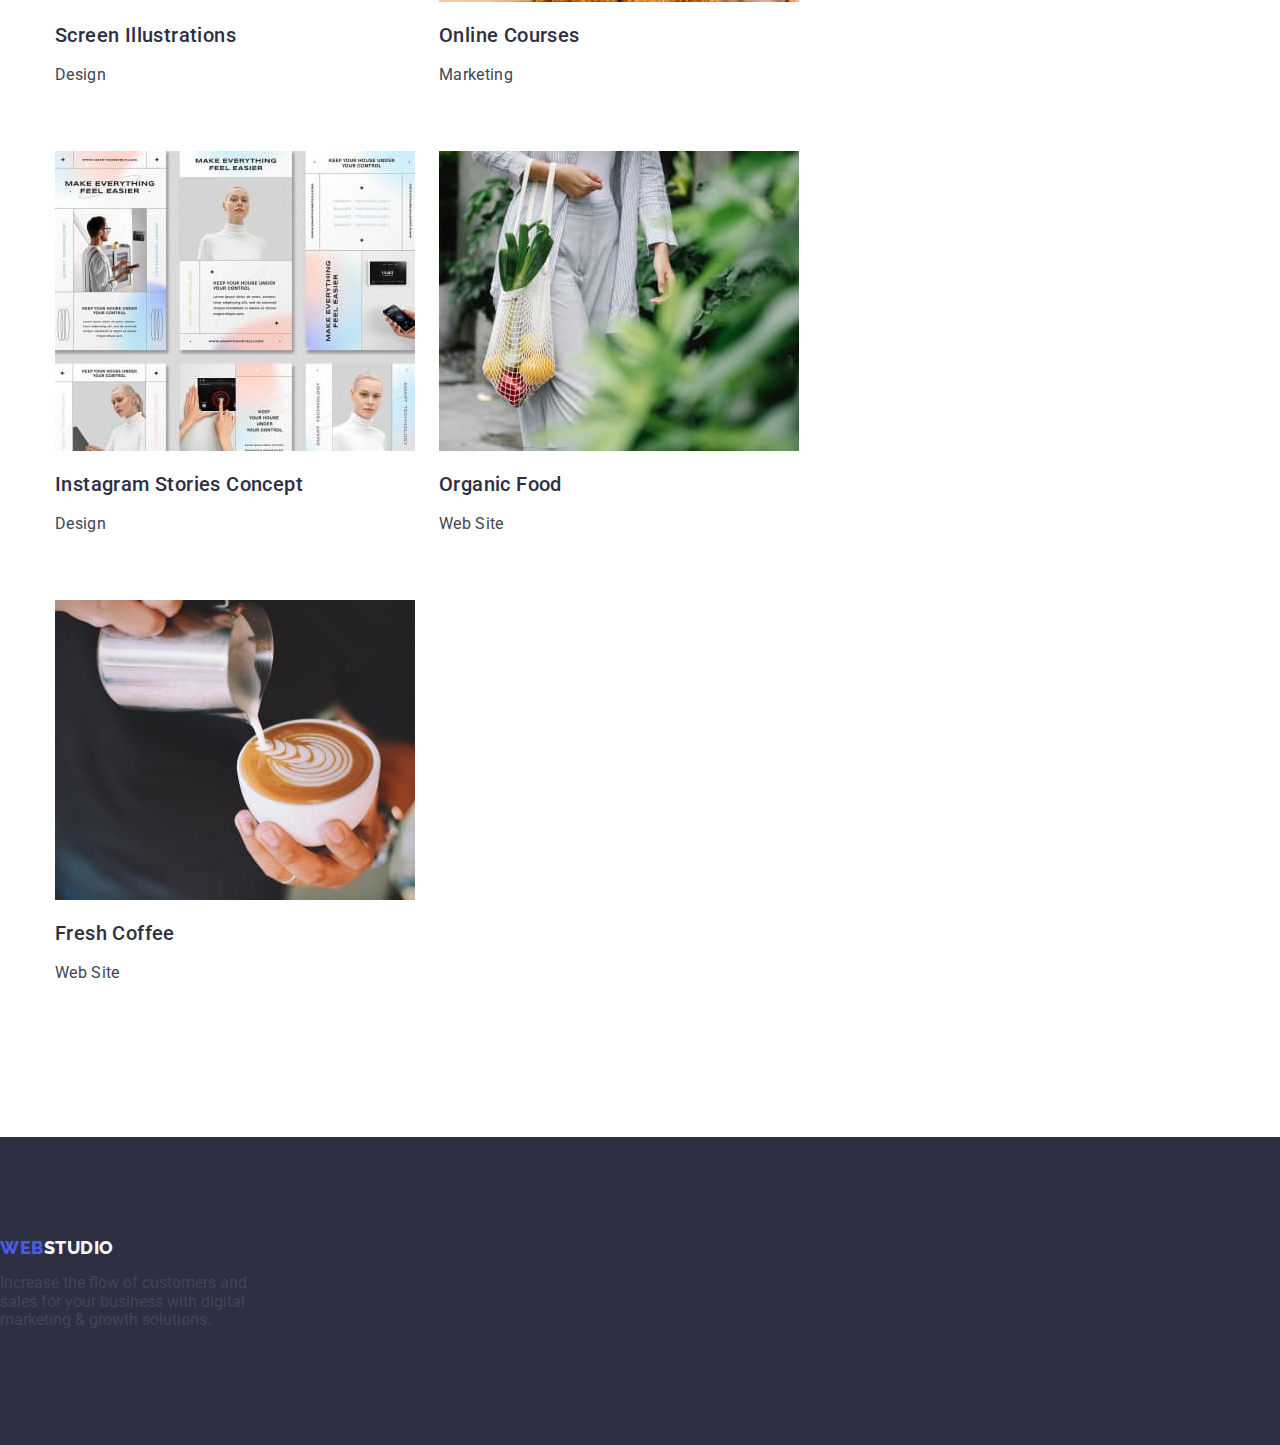
==== commit 903a7ec6: "Update portfolio.html" ====
--- a/portfolio.html
+++ b/portfolio.html
@@ -106,7 +106,7 @@
 
           <ul class="row-list list">
             <li class="portfolio-item">
-              <div class="container-item"></div>
+              <div class="container-item">
               <a class="link" href="">
                 <img
                   src="./images/portfolio/row1/img-1.jpg"
@@ -114,11 +114,13 @@
                   width="360"
                   height="300"
                 />
-                <h2 class="portfolio-title">Banking App Interface Concept</h2>
-                <p class="portfolio-uperrtitle">App</p></a
-              >
-            </li>
-            <li>
+                
+                  <h2 class="portfolio-title">Banking App Interface Concept</h2>
+                  <p class="portfolio-uperrtitle">App</p>
+                </div>
+              </a>
+            </li>
+            <li class="card">
               <a class="link" href="">
                 <img
                   src="./images/portfolio/row1/img-2.jpg"
@@ -126,11 +128,13 @@
                   width="360"
                   height="300"
                 />
-                <h2 class="portfolio-title">Cashless Payment</h2>
-                <p class="portfolio-uperrtitle">Marketing</p></a
-              >
-            </li>
-            <li>
+                <div class="card-categories">
+                  <h2 class="portfolio-title">Cashless Payment</h2>
+                  <p class="portfolio-uperrtitle">Marketing</p>
+                </div>
+              </a>
+            </li>
+            <li class="card">
               <a class="link" href="">
                 <img
                   src="./images/portfolio/row1/img-3.jpg"
@@ -138,14 +142,16 @@
                   width="360"
                   height="300"
                 />
-                <h2 class="portfolio-title">Meditation App</h2>
-                <p class="portfolio-uperrtitle">App</p></a
-              >
+                <div class="card-categories">
+                  <h2 class="portfolio-title">Meditation App</h2>
+                  <p class="portfolio-uperrtitle">App</p>
+                </div>
+              </a>
             </li>
 
             <!-- Row 2 -->
 
-            <li>
+            <li class="card">
               <a class="link" href="">
                 <img
                   src="./images/portfolio/row2/img-4.jpg"
@@ -153,11 +159,13 @@
                   width="360"
                   height="300"
                 />
-                <h2 class="portfolio-title">Taxi Service</h2>
-                <p class="portfolio-uperrtitle">Marketing</p></a
-              >
-            </li>
-            <li>
+                <div class="card-categories">
+                  <h2 class="portfolio-title">Taxi Service</h2>
+                  <p class="portfolio-uperrtitle">Marketing</p>
+                </div>
+              </a>
+            </li>
+            <li class="card">
               <a class="link" href="">
                 <img
                   src="./images/portfolio/row2/img-5.jpg"
@@ -165,11 +173,13 @@
                   width="360"
                   height="300"
                 />
-                <h2 class="portfolio-title">Screen Illustrations</h2>
-                <p class="portfolio-uperrtitle">Design</p></a
-              >
-            </li>
-            <li>
+                <div class="card-categories">
+                  <h2 class="portfolio-title">Screen Illustrations</h2>
+                  <p class="portfolio-uperrtitle">Design</p>
+                </div>
+              </a>
+            </li>
+            <li class="card">
               <a class="link" href="">
                 <img
                   src="./images/portfolio/row2/img-6.jpg"
@@ -177,14 +187,16 @@
                   width="360"
                   height="300"
                 />
-                <h2 class="portfolio-title">Online Courses</h2>
-                <p class="portfolio-uperrtitle">Marketing</p></a
-              >
+                <div class="card-categories">
+                  <h2 class="portfolio-title">Online Courses</h2>
+                  <p class="portfolio-uperrtitle">Marketing</p>
+                </div>
+              </a>
             </li>
 
             <!-- Row 3 -->
 
-            <li>
+            <li class="card">
               <a class="link" href="">
                 <img
                   src="./images/portfolio/row3/img-7.jpg"
@@ -192,11 +204,13 @@
                   width="360"
                   height="300"
                 />
-                <h2 class="portfolio-title">Instagram Stories Concept</h2>
-                <p class="portfolio-uperrtitle">Design</p></a
-              >
-            </li>
-            <li>
+                <div class="card-categories">
+                  <h2 class="portfolio-title">Instagram Stories Concept</h2>
+                  <p class="portfolio-uperrtitle">Design</p>
+                </div>
+              </a>
+            </li>
+            <li class="card">
               <a class="link" href="">
                 <img
                   src="./images/portfolio/row3/img-8.jpg"
@@ -204,11 +218,13 @@
                   width="360"
                   height="300"
                 />
-                <h2 class="portfolio-title">Organic Food</h2>
-                <p class="portfolio-uperrtitle">Web Site</p></a
-              >
-            </li>
-            <li>
+                <div class="card-categories">
+                  <h2 class="portfolio-title">Organic Food</h2>
+                  <p class="portfolio-uperrtitle">Web Site</p>
+                </div>
+              </a>
+            </li>
+            <li class="card">
               <a class="link" href="">
                 <img
                   src="./images/portfolio/row3/img-9.jpg"
@@ -216,9 +232,11 @@
                   width="360"
                   height="300"
                 />
-                <h2 class="portfolio-title">Fresh Coffee</h2>
-                <p class="portfolio-uperrtitle">Web Site</p></a
-              >
+                <div class="card-categories">
+                  <h2 class="portfolio-title">Fresh Coffee</h2>
+                  <p class="portfolio-uperrtitle">Web Site</p>
+                </div>
+              </a>
             </li>
           </ul>
         </div>
--- a/css/style.css
+++ b/css/style.css
@@ -158,7 +158,7 @@
 }
 .header-list {
   display: flex;
-  margin-right: 40px;
+  gap: 40px;
 }
 .header-item {
 }
@@ -167,8 +167,7 @@
 }
 .contact-list {
   display: flex;
-  margin-right: 40px;
-  margin-right: 0;
+  gap: 40px;
 }
 .contact-item {
   line-height: 1.5;
@@ -235,9 +234,7 @@
   display: flex;
   gap: 24px;
 }
-.item {
-  width: calc((100% - 72px) / 4);
-}
+
 .work-title {
   margin-bottom: 8px;
   font-weight: 500;
@@ -353,6 +350,7 @@
 .header-studio {
 }
 .menu-link {
+  padding: 24px 0;
   line-height: 1.5;
   letter-spacing: 0.02em;
   color: var(--color-navy-blue);
@@ -392,6 +390,9 @@
   color: #404bbf;
 }
 .btm {
+  padding: 12px 24px;
+  border: 1px solid var(--color-cornflower);
+  border-radius: 4px;
   font-family: "Roboto", sans-serif;
   font-weight: 500;
   font-size: 16px;
@@ -402,13 +403,16 @@
   cursor: pointer;
 }
 .btm:hover {
+  border: 1px solid transparent;
   color: #ffffff;
   background-color: #404bbf;
 }
 .btm:focus {
+  border: 1px solid transparent;
   color: #ffffff;
   background-color: #404bbf;
 }
+
 .portfolio-section {
   padding: 96px 0 120px;
 }
@@ -418,7 +422,22 @@
   gap: 24px;
   margin-bottom: 72px;
 }
+.row-list {
+  display: flex;
+  flex-wrap: wrap;
+  column-gap: 24px;
+  row-gap: 48px;
+}
+.portfolio-item {
+  width: calc((100% - 48px) / 3);
+}
+.container-item {
+  padding: 32px 16px;
+  border: 1px solid #e7e9fc;
+  border-top: none;
+}
 .portfolio-title {
+  margin-bottom: 8px;
   font-weight: 500;
   font-size: 20px;
   line-height: 1.2;
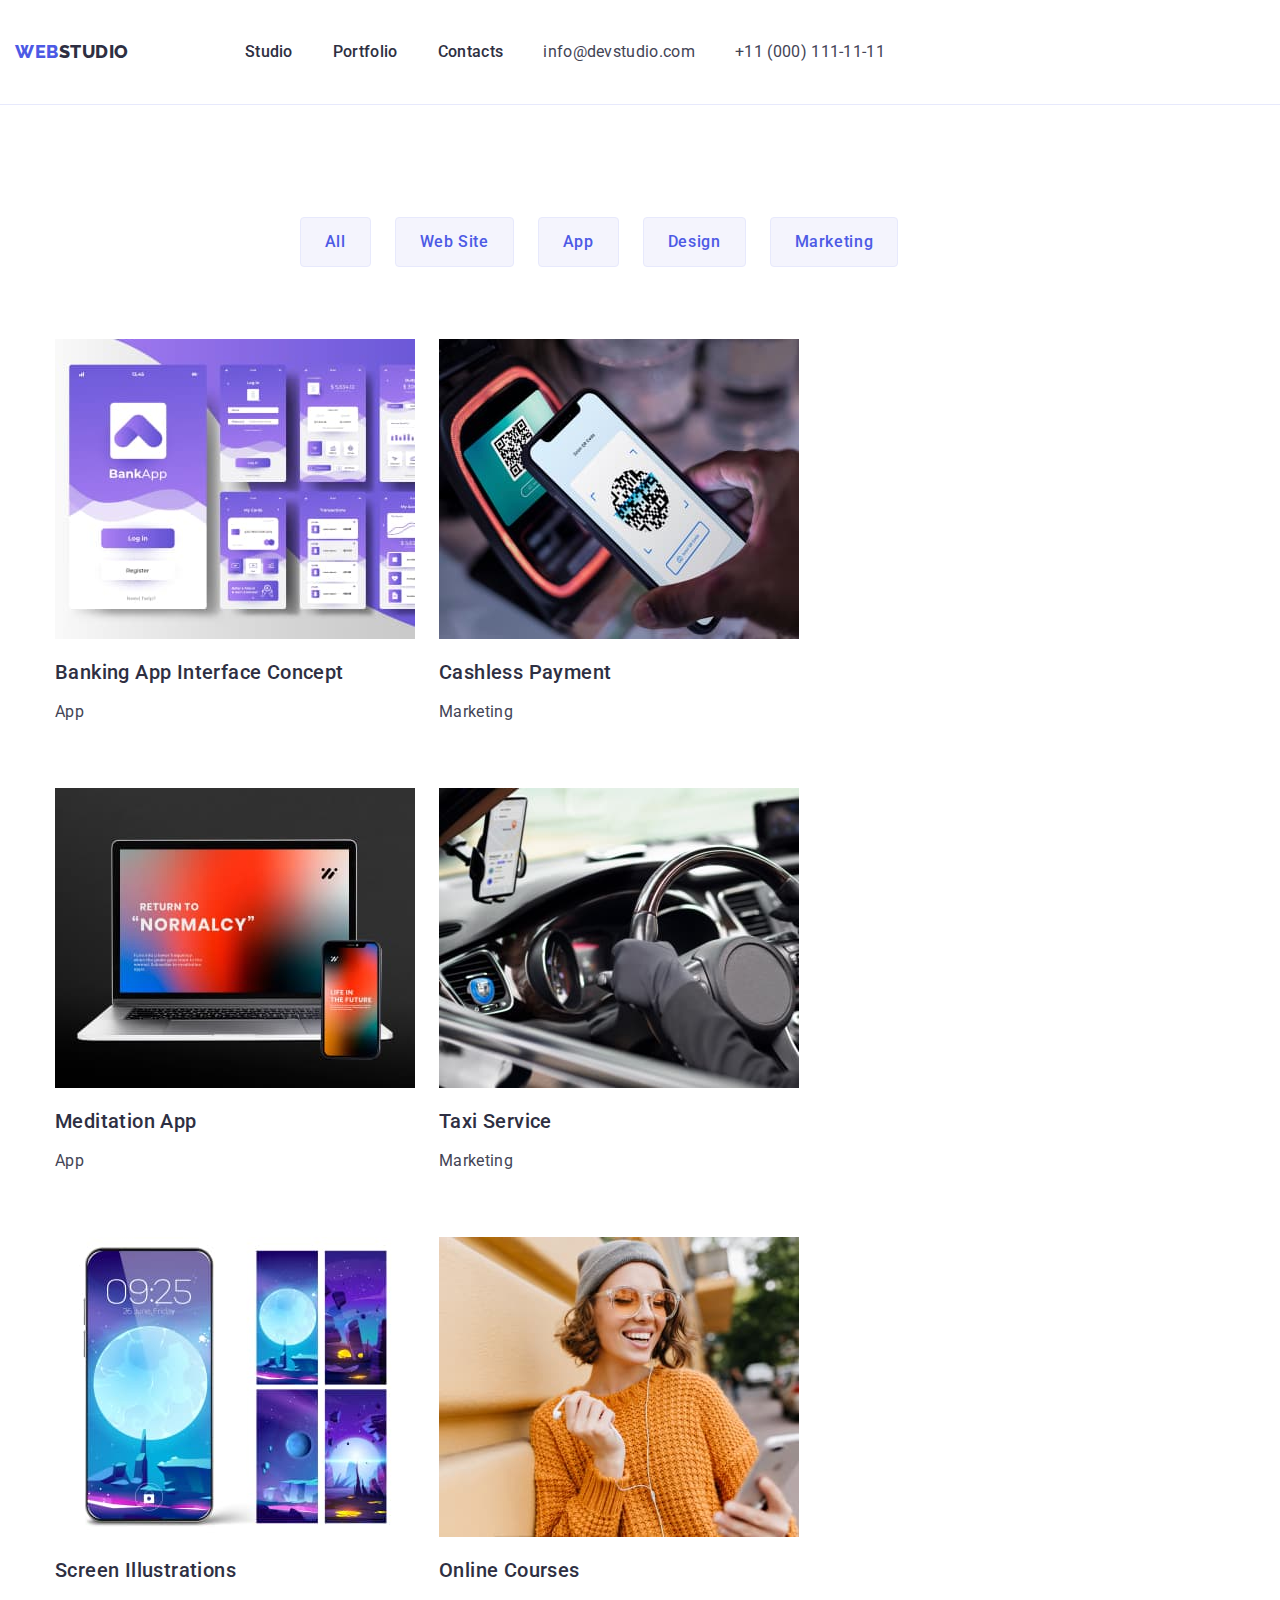
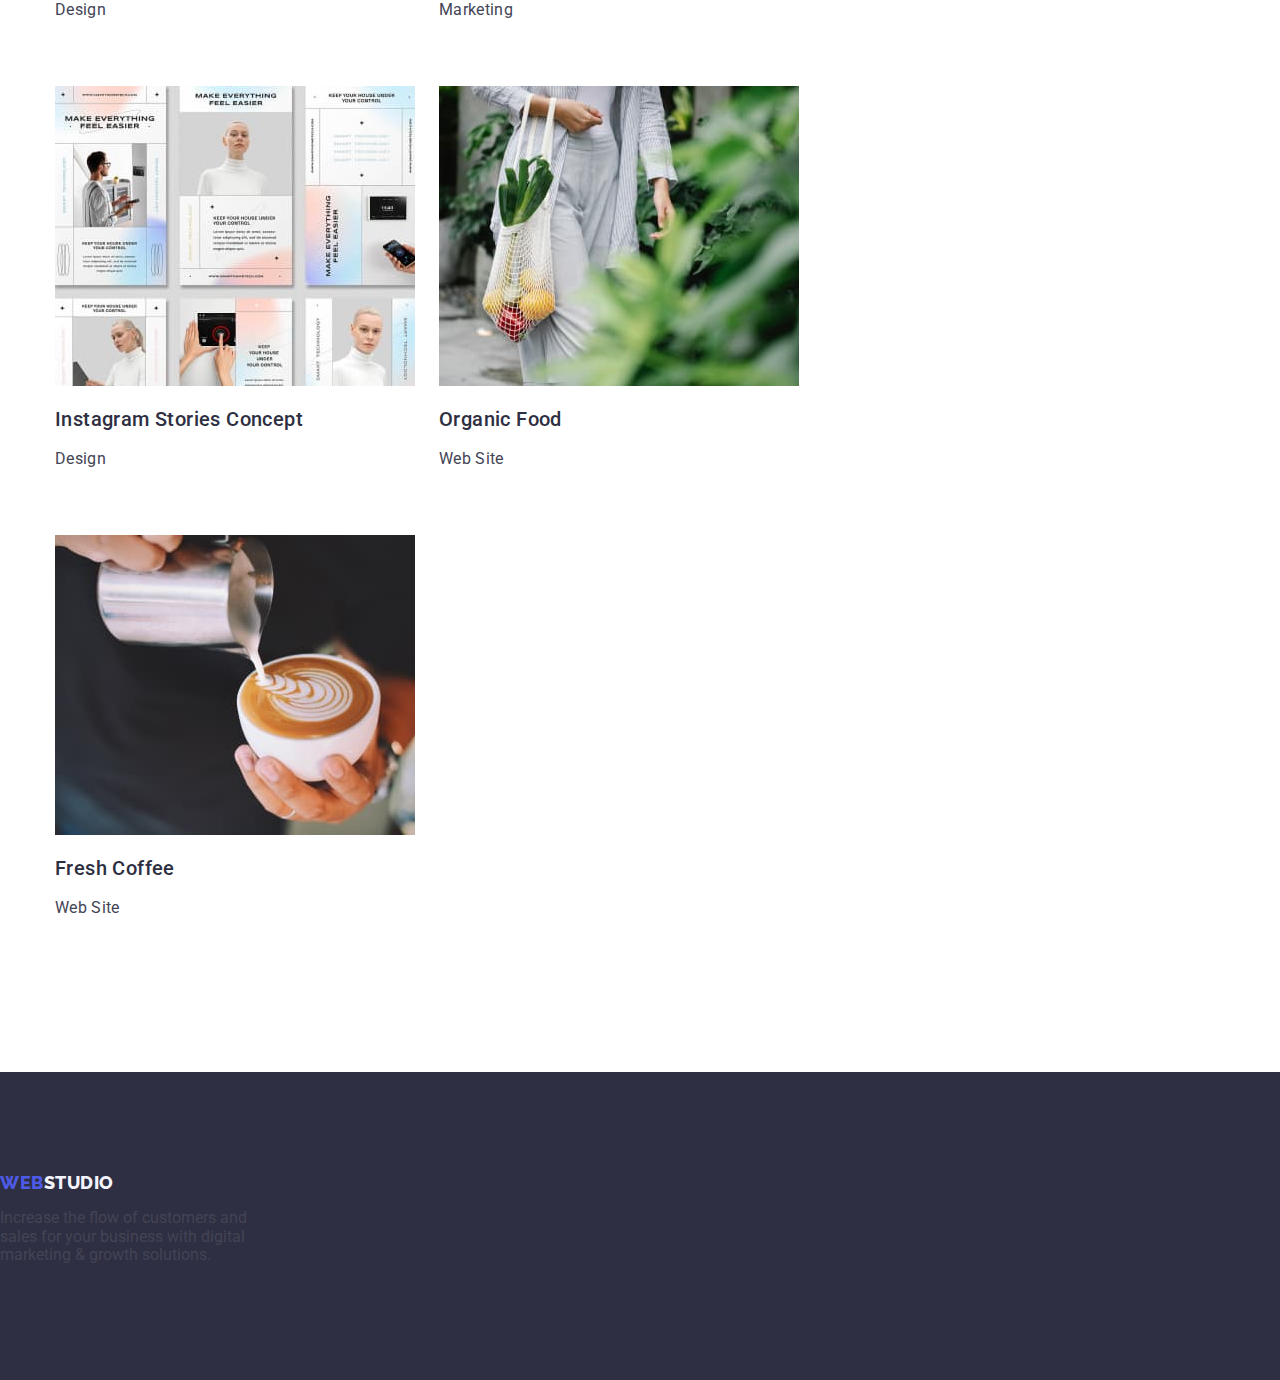
==== commit 25828eee: "Update portfolio.html" ====
--- a/portfolio.html
+++ b/portfolio.html
@@ -105,8 +105,7 @@
           <!-- Row 1 -->
 
           <ul class="row-list list">
-            <li class="portfolio-item">
-              <div class="container-item">
+            <li class="card">
               <a class="link" href="">
                 <img
                   src="./images/portfolio/row1/img-1.jpg"
@@ -114,7 +113,7 @@
                   width="360"
                   height="300"
                 />
-                
+                <div class="card-categories">
                   <h2 class="portfolio-title">Banking App Interface Concept</h2>
                   <p class="portfolio-uperrtitle">App</p>
                 </div>
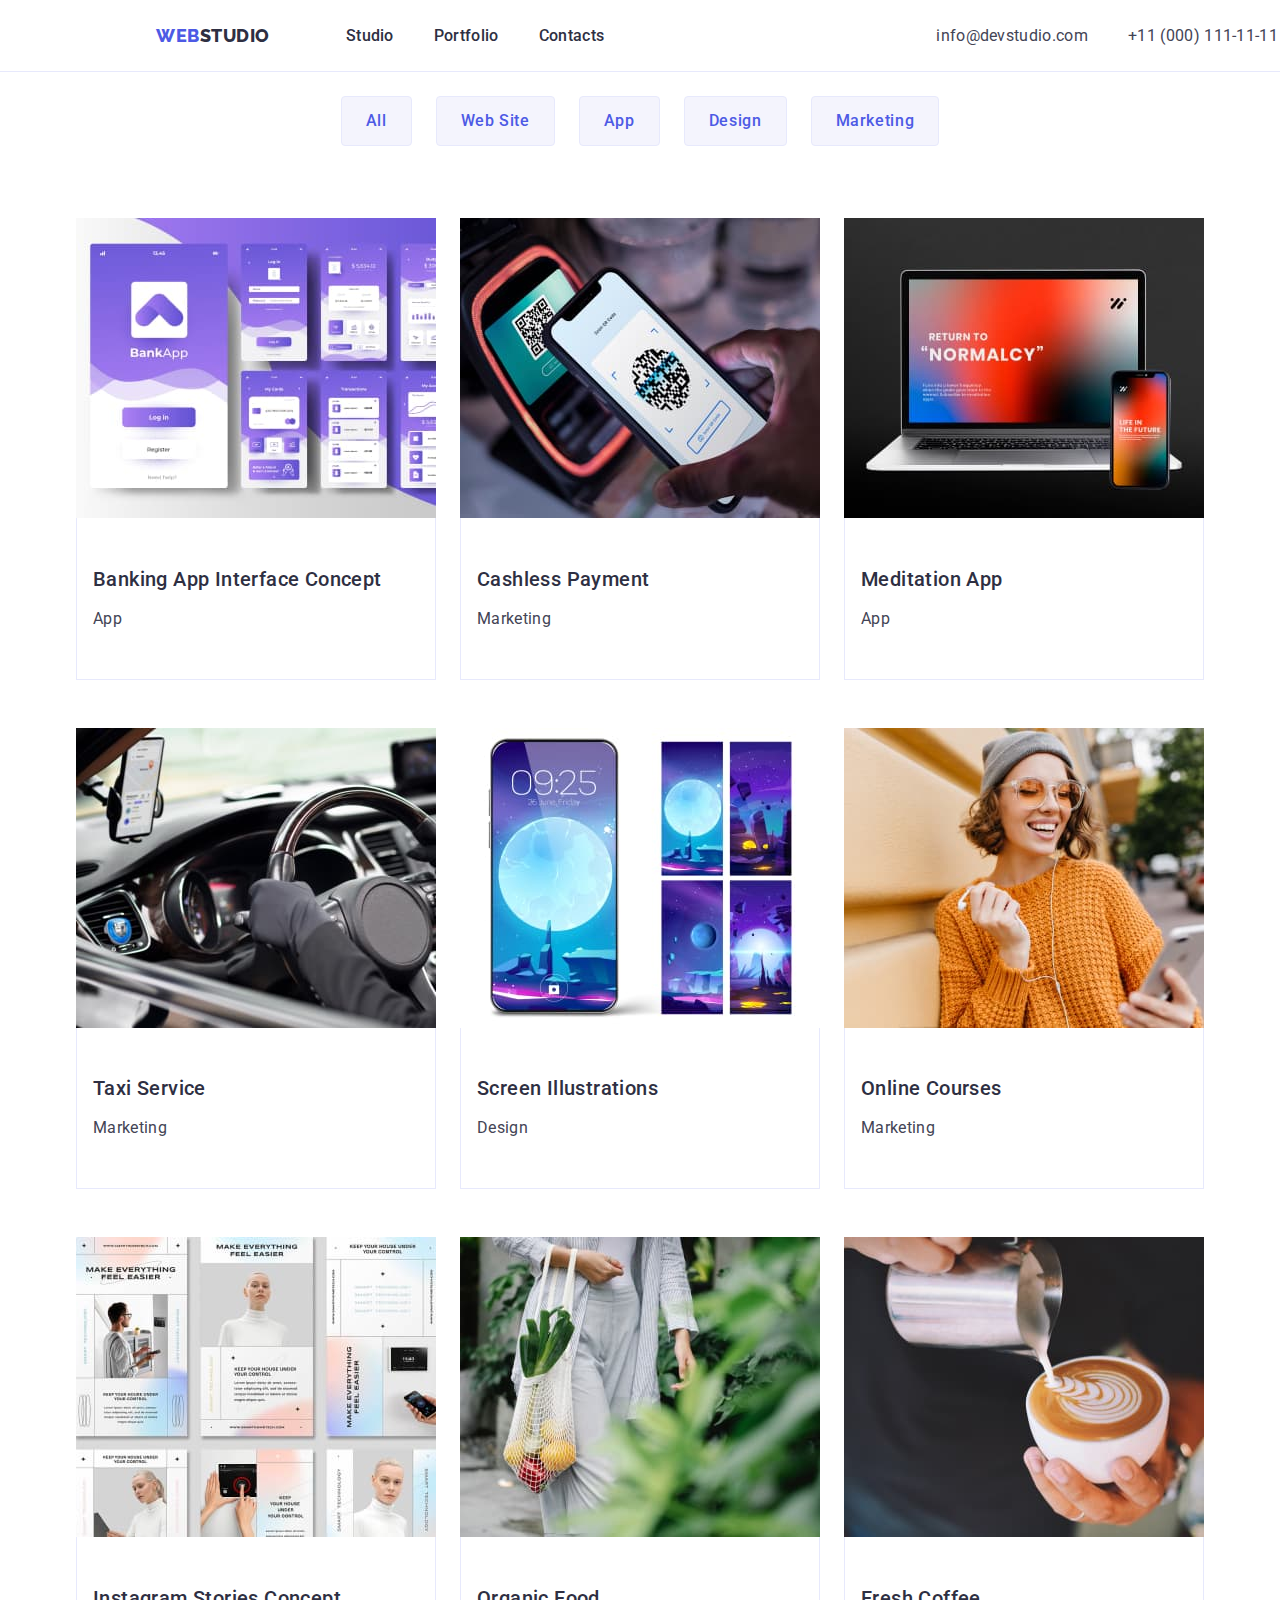
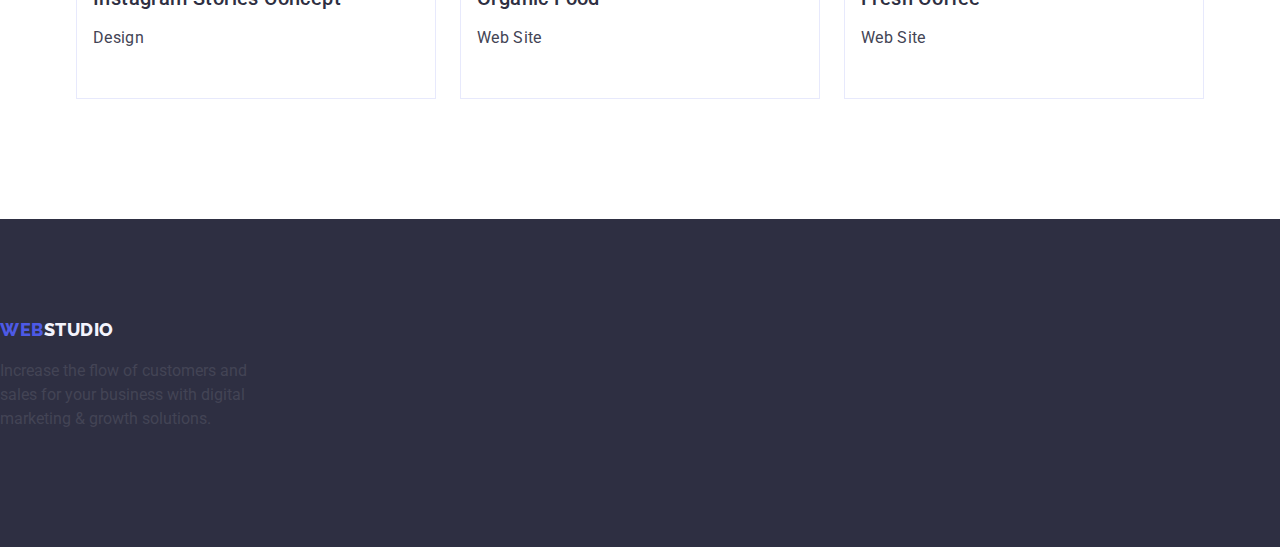
==== commit 481584f9: "Update portfolio.html" ====
--- a/portfolio.html
+++ b/portfolio.html
@@ -66,7 +66,7 @@
               >
             </li>
             <li>
-              <a class="address-link link" href="tel:+110001111111">
+              <a class="address-link tel link" href="tel:+110001111111">
                 +11 (000) 111-11-11</a
               >
             </li>
--- a/css/style.css
+++ b/css/style.css
@@ -12,104 +12,42 @@
   --color-white: #ffffff;
   --color-dairy: #fcfcfc;
 }
-.text-style-header-1 {
-  font-size: 56px;
-  font-family: "Roboto";
-  font-weight: 700;
-  font-style: normal;
-  line-height: 60px;
-  letter-spacing: 0.02em;
-  text-decoration: none;
-  text-transform: none;
-}
-.text-style-header-2 {
-  font-size: 36px;
-  font-family: "Roboto";
-  font-weight: 700;
-  font-style: normal;
-  line-height: 40px;
-  letter-spacing: 0.02em;
-  text-decoration: none;
-  text-transform: capitalize;
-}
-.text-style-header-3 {
-  font-size: 20px;
-  font-family: "Roboto";
-  font-weight: 500;
-  font-style: normal;
-  line-height: 24px;
-  letter-spacing: 0.02em;
-  text-decoration: none;
-  text-transform: none;
-}
-.text-style-body {
-  font-size: 16px;
-  font-family: "Roboto";
-  font-weight: 400;
-  font-style: normal;
-  line-height: 24px;
-  letter-spacing: 0.02em;
-  text-decoration: none;
-  text-transform: none;
-}
-.text-style-body-medium {
-  font-size: 16px;
-  font-family: "Roboto";
-  font-weight: 500;
-  font-style: normal;
-  line-height: 24px;
-  letter-spacing: 0.02em;
-  text-decoration: none;
-  text-transform: none;
-}
-.text-style-button-text {
-  font-size: 16px;
-  font-family: "Roboto";
-  font-weight: 500;
-  font-style: normal;
-  line-height: 24px;
-  letter-spacing: 0.04em;
-  text-decoration: none;
-  text-transform: none;
-}
-.text-style-small-text {
-  font-size: 12px;
-  font-family: "Roboto";
-  font-weight: 400;
-  font-style: normal;
-  line-height: 14px;
-  letter-spacing: 0.04em;
-  text-decoration: none;
-  text-transform: none;
-}
-.text-style-link-text {
-  font-size: 12px;
-  font-family: "Roboto";
-  font-weight: 400;
-  font-style: normal;
-  line-height: 16px;
-  letter-spacing: 0.04em;
-  text-decoration: underline;
-  text-transform: none;
-}
+
 html {
   box-sizing: border-box;
 }
+*,
+*:before,
+*:after {
+  box-sizing: inherit;
+}
 .link {
   text-decoration: none;
 }
 .list {
   list-style: none;
+  margin: 0;
+  padding: 0;
 }
 
 body {
   font-family: "Roboto", sans-serif;
+  font-style: normal;
+  font-weight: 400;
+  font-size: 16px;
+  line-height: 24px;
   color: #434455;
   background-color: #ffffff;
 }
 .container {
   width: 1158px;
-  padding: 0 15px 0 15px;
+  margin-left: auto;
+  margin-right: auto;
+  padding-left: 15px;
+  padding-right: 15px;
+}
+img {
+  display: block;
 }
 
 /* Header section */
@@ -122,6 +60,7 @@
   align-items: center;
 }
 .header-nav {
+  margin-right: 332px;
   display: flex;
   align-items: center;
 }
@@ -160,8 +99,7 @@
   display: flex;
   gap: 40px;
 }
-.header-item {
-}
+
 .contact {
   font-style: normal;
 }
@@ -175,6 +113,11 @@
   color: var(--color-slate);
 }
 .contact-link {
+  font-family: "Roboto";
+  font-style: normal;
+  font-weight: 400;
+  font-size: 16px;
+  line-height: 24px;
   color: var(--color-slate);
 }
 .contact-link:hover {
@@ -188,7 +131,8 @@
 
 .hero-section {
   padding: 188px 0;
-
+  margin-bottom: 120px;
+  text-align: center;
   background-color: #2e2f42;
 }
 .hero-title {
@@ -229,10 +173,14 @@
 
 .work-section {
   padding: 120px 0;
+  margin-bottom: 120px;
 }
 .work-list {
   display: flex;
   gap: 24px;
+}
+.work-item {
+  flex-basis: calc((100%-3 * 24px) / 4);
 }
 
 .work-title {
@@ -243,6 +191,7 @@
   letter-spacing: 0.02em;
   color: var(--color-navy-blue);
 }
+
 .work-uperrtitle {
   line-height: 1.5;
   letter-spacing: 0.02em;
@@ -252,6 +201,7 @@
 
 .studio-section {
   padding-bottom: 120px;
+  margin-bottom: 120px;
 }
 .studio-title {
   margin-bottom: 72px;
@@ -266,9 +216,6 @@
   display: flex;
   gap: 24px;
 }
-.studio-item {
-  width: calc((100% - 48px) / 3);
-}
 
 /* Team section */
 
@@ -290,10 +237,15 @@
   gap: 24px;
 }
 .team-item {
-  width: calc((100% - 72px) / 4);
   background-color: #ffffff;
 }
+.name {
+  padding: 32px 16px;
+  border-radius: 0px 0px 4px 4px;
+}
 .team-name {
+  text-align: center;
+  margin-bottom: 8px;
   font-weight: 500;
   font-size: 20px;
   line-height: 1.2;
@@ -301,6 +253,7 @@
   color: var(--color-navy-blue);
 }
 .team-uperrtitle {
+  text-align: center;
   line-height: 1.5;
   letter-spacing: 0.02em;
 }
@@ -335,6 +288,11 @@
   margin-right: 76px;
 }
 .header-portfolio {
+  position: absolute;
+  width: 1440px;
+  height: 72px;
+  left: 0px;
+  top: 0px;
   border-bottom: 1px solid #e7e9fc;
 }
 .container-portfolio {
@@ -342,13 +300,11 @@
   align-items: center;
 }
 .nav-portfolio {
+  margin-right: 332px;
   display: flex;
   align-items: center;
 }
-.link {
-}
-.header-studio {
-}
+
 .menu-link {
   padding: 24px 0;
   line-height: 1.5;
@@ -365,8 +321,7 @@
   display: flex;
   gap: 40px;
 }
-.list {
-}
+
 .menu-item {
   padding: 24px 0;
   font-weight: 500;
@@ -386,6 +341,7 @@
   letter-spacing: 0.02em;
   color: var(--color-slate);
 }
+
 .address-link:hover {
   color: #404bbf;
 }
@@ -428,10 +384,8 @@
   column-gap: 24px;
   row-gap: 48px;
 }
-.portfolio-item {
-  width: calc((100% - 48px) / 3);
-}
-.container-item {
+
+.card-categories {
   padding: 32px 16px;
   border: 1px solid #e7e9fc;
   border-top: none;
@@ -449,8 +403,7 @@
   line-height: 1.5;
   color: var(--color-slate);
 }
-.footer {
-}
+
 .foooter-link {
   font-family: "Raleway", sans-serif;
   font-weight: 800;
@@ -460,7 +413,3 @@
   text-transform: uppercase;
   color: #4d5ae5;
 }
-.footer-span-logo {
-}
-.footer-undertitle {
-}
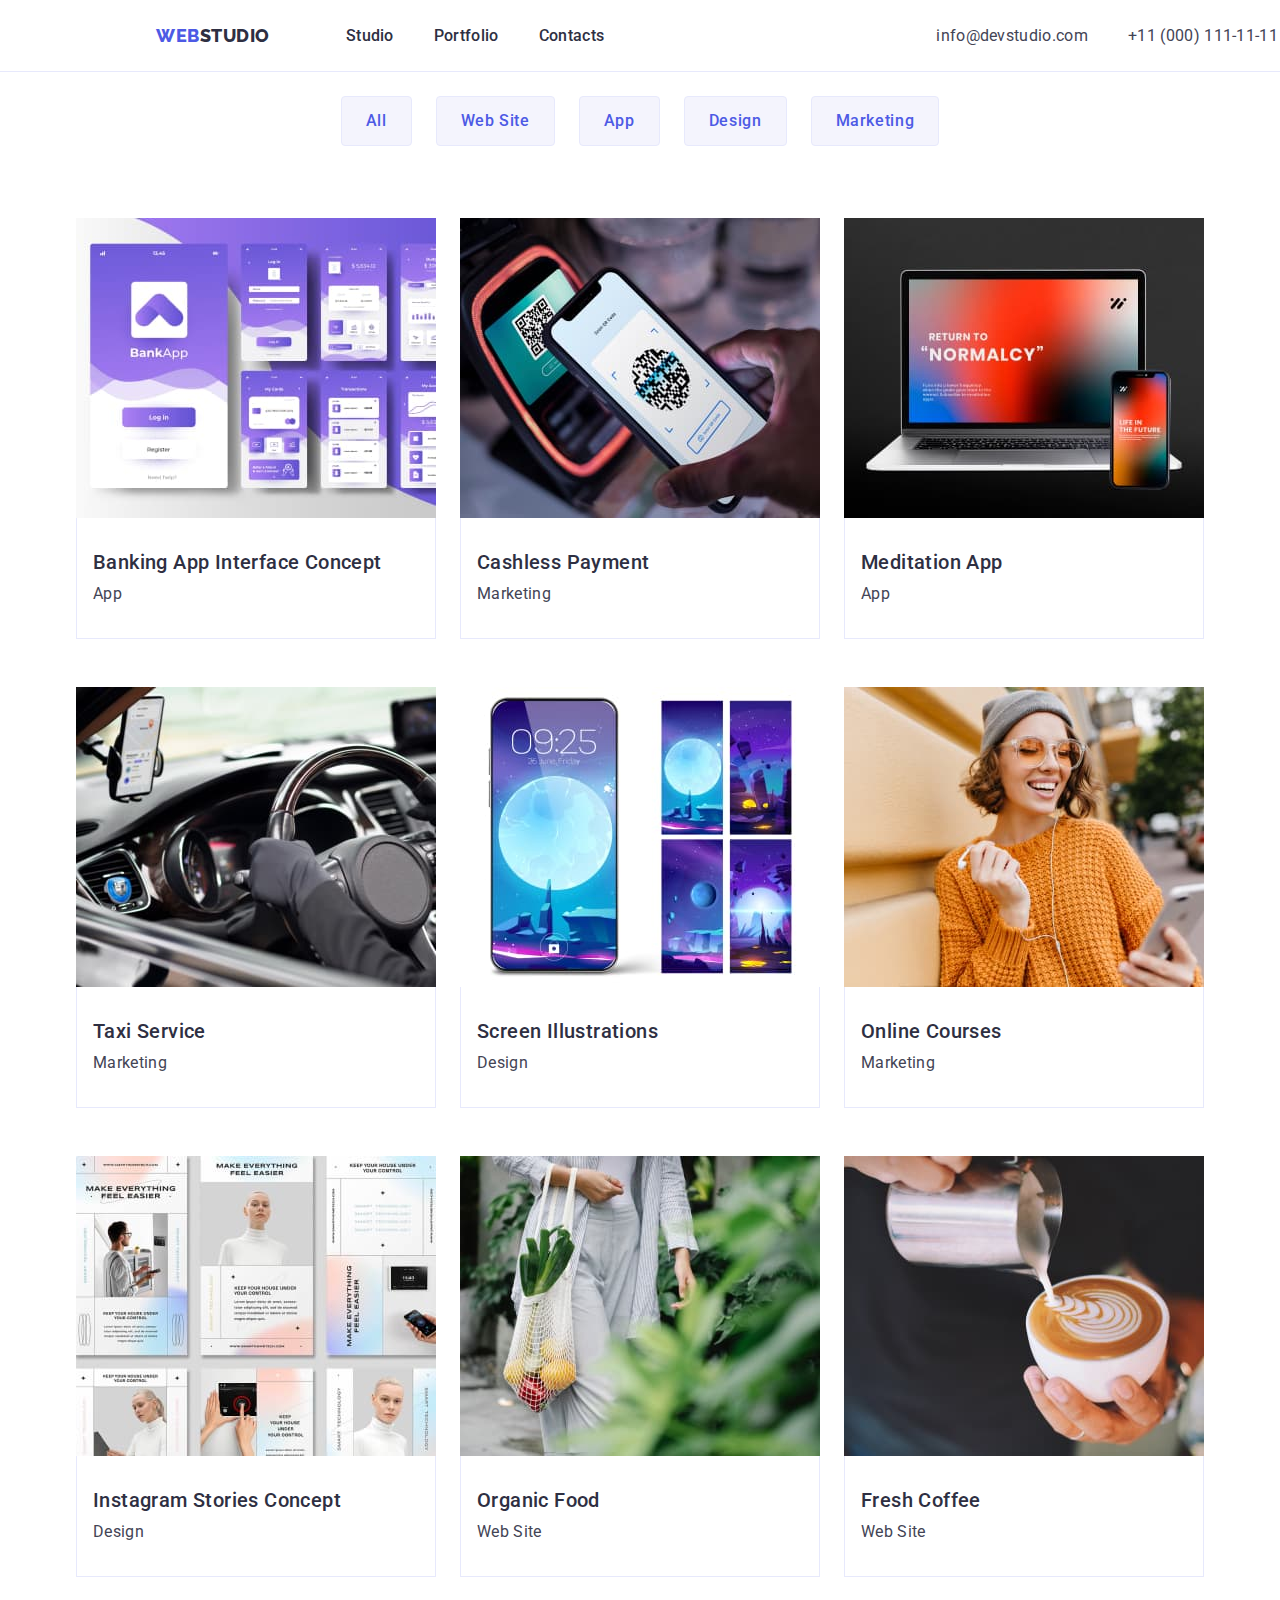
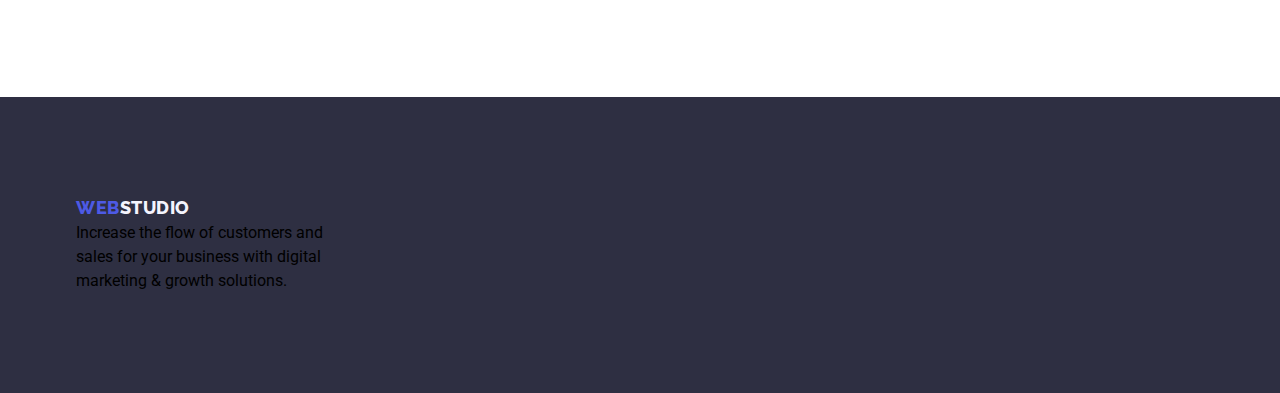
==== commit 0df1daa6: "Update portfolio.html" ====
--- a/portfolio.html
+++ b/portfolio.html
@@ -245,13 +245,15 @@
     <!--Footer-->
 
     <footer class="footer">
-      <a class="foooter-link link" href="./index.html"
-        >Web<span class="footer-span-logo">Studio</span></a
-      >
-      <p class="footer-undertitle">
-        Increase the flow of customers and sales for your business with digital
-        marketing & growth solutions.
-      </p>
+      <div class="container">
+        <a class="foooter-link link" href="./index.html"
+          >Web<span class="footer-span-logo">Studio</span></a
+        >
+        <p class="footer-undertitle">
+          Increase the flow of customers and sales for your business with
+          digital marketing & growth solutions.
+        </p>
+      </div>
     </footer>
   </body>
 </html>
--- a/css/style.css
+++ b/css/style.css
@@ -21,14 +21,6 @@
 *:after {
   box-sizing: inherit;
 }
-.link {
-  text-decoration: none;
-}
-.list {
-  list-style: none;
-  margin: 0;
-  padding: 0;
-}
 
 body {
   font-family: "Roboto", sans-serif;
@@ -36,9 +28,20 @@
   font-weight: 400;
   font-size: 16px;
   line-height: 24px;
-  color: #434455;
-  background-color: #ffffff;
-}
+  color: var(--brand-color);
+  background-color: var(--background-color);
+}
+h1,
+h2,
+h3,
+h4,
+h5,
+h6,
+p,
+ul {
+  margin: 0;
+}
+
 .container {
   width: 1158px;
   margin-left: auto;
@@ -46,18 +49,42 @@
   padding-left: 15px;
   padding-right: 15px;
 }
+
+.link {
+  text-decoration: none;
+}
+.list {
+  list-style: none;
+  margin: 0;
+  padding: 0;
+}
 img {
   display: block;
 }
+.head-section {
+  position: absolute;
+  width: 1px;
+  height: 1px;
+  margin: -1px;
+  border: 0;
+  padding: 0;
+  white-space: nowrap;
+  clip-path: inset(100%);
+  clip: rect(0 0 0 0);
+  overflow: hidden;
+}
+
+/* CSS STYLES */
 
 /* Header section */
 
 .header {
-  border-bottom: 1px solid #e7e9fc;
+  border-bottom: 1px solid var(--color-cornflower);
 }
 .container-hero {
   display: flex;
   align-items: center;
+  margin: 0 auto 0 auto;
 }
 .header-nav {
   margin-right: 332px;
@@ -136,31 +163,36 @@
   background-color: #2e2f42;
 }
 .hero-title {
-  max-width: 496px;
   font-family: "Roboto";
   font-style: normal;
   font-weight: 700;
   font-size: 56px;
+  letter-spacing: 0.02em;
   line-height: 1.07;
-  text-align: center;
-  letter-spacing: 0.02em;
+  max-width: 496px;
+  text-align: center;
+  margin-bottom: 48px;
+  margin-left: auto;
+  margin-right: auto;
   color: #ffffff;
-  margin-bottom: 48px;
 }
 .hero-btm {
-  border: none;
+  font-family: "Roboto", sans-serif;
+  font-weight: 500;
+  font-size: 16px;
+  line-height: 1.5;
+  letter-spacing: 0.04em;
   display: block;
+  margin: 0 auto;
+  border-radius: 4px;
+  padding: 16px 32px;
   min-width: 169px;
   height: 56px;
-  border-radius: 4px;
+  box-shadow: 0px 4px 4px rgba(0, 0, 0, 0.15);
+  border: none;
+  cursor: pointer;
   background-color: var(--color-iris);
-  font-family: "Roboto", sans-serif;
-  font-weight: 500;
-  font-size: 16px;
-  line-height: 1.5;
-  letter-spacing: 0.04em;
   color: #ffffff;
-  cursor: pointer;
 }
 .hero-btm:hover {
   background-color: #404bbf;
@@ -179,16 +211,19 @@
   display: flex;
   gap: 24px;
 }
+.work-list:nth-last-child() {
+  margin-right: 0;
+}
 .work-item {
   flex-basis: calc((100%-3 * 24px) / 4);
 }
 
 .work-title {
-  margin-bottom: 8px;
   font-weight: 500;
   font-size: 20px;
   line-height: 1.2;
   letter-spacing: 0.02em;
+  margin-bottom: 8px;
   color: var(--color-navy-blue);
 }
 
@@ -201,15 +236,17 @@
 
 .studio-section {
   padding-bottom: 120px;
-  margin-bottom: 120px;
 }
 .studio-title {
-  margin-bottom: 72px;
+  font-family: "Roboto";
+  font-style: normal;
+  font-weight: 700;
   font-size: 36px;
   line-height: 1.11;
   text-align: center;
   letter-spacing: 0.02em;
   text-transform: capitalize;
+  margin-bottom: 72px;
   color: var(--color-navy-blue);
 }
 .studio-list {
@@ -220,7 +257,8 @@
 /* Team section */
 
 .team-section {
-  padding: 120px 0;
+  padding-top: 120px;
+  padding-bottom: 120px;
   background-color: #f4f4fd;
 }
 .team-title {
@@ -237,6 +275,10 @@
   gap: 24px;
 }
 .team-item {
+  flex-basis: calc((100% - 72px) / 4);
+  box-shadow: 0px 1px 6px rgba(46, 47, 66, 0.08),
+    0px 1px 1px rgba(46, 47, 66, 0.16), 0px 2px 1px rgba(46, 47, 66, 0.08);
+  border-radius: 0px 0px 4px 4px;
   background-color: #ffffff;
 }
 .name {
@@ -244,17 +286,24 @@
   border-radius: 0px 0px 4px 4px;
 }
 .team-name {
-  text-align: center;
+  font-family: "Roboto";
+  font-style: normal;
+  font-weight: 500;
+  font-size: 20px;
+  line-height: 24px;
+  text-align: center;
+  letter-spacing: 0.02em;
   margin-bottom: 8px;
-  font-weight: 500;
-  font-size: 20px;
   line-height: 1.2;
-  letter-spacing: 0.02em;
   color: var(--color-navy-blue);
 }
 .team-uperrtitle {
-  text-align: center;
-  line-height: 1.5;
+  font-family: "Roboto";
+  font-style: normal;
+  font-weight: 400;
+  font-size: 16px;
+  line-height: 24px;
+  text-align: center;
   letter-spacing: 0.02em;
 }
 
@@ -265,14 +314,17 @@
   background-color: var(--color-navy-blue);
 }
 .footer-link {
-  display: inline-block;
-  margin-bottom: 16px;
   font-family: "Raleway", sans-serif;
+  font-style: normal;
   font-weight: 800;
   font-size: 18px;
   line-height: 1.17;
+  display: inline-block;
+  align-items: center;
   letter-spacing: 0.03em;
+  text-decoration: none;
   text-transform: uppercase;
+  margin-bottom: 16px;
   color: #4d5ae5;
 }
 .footer-span-logo {
